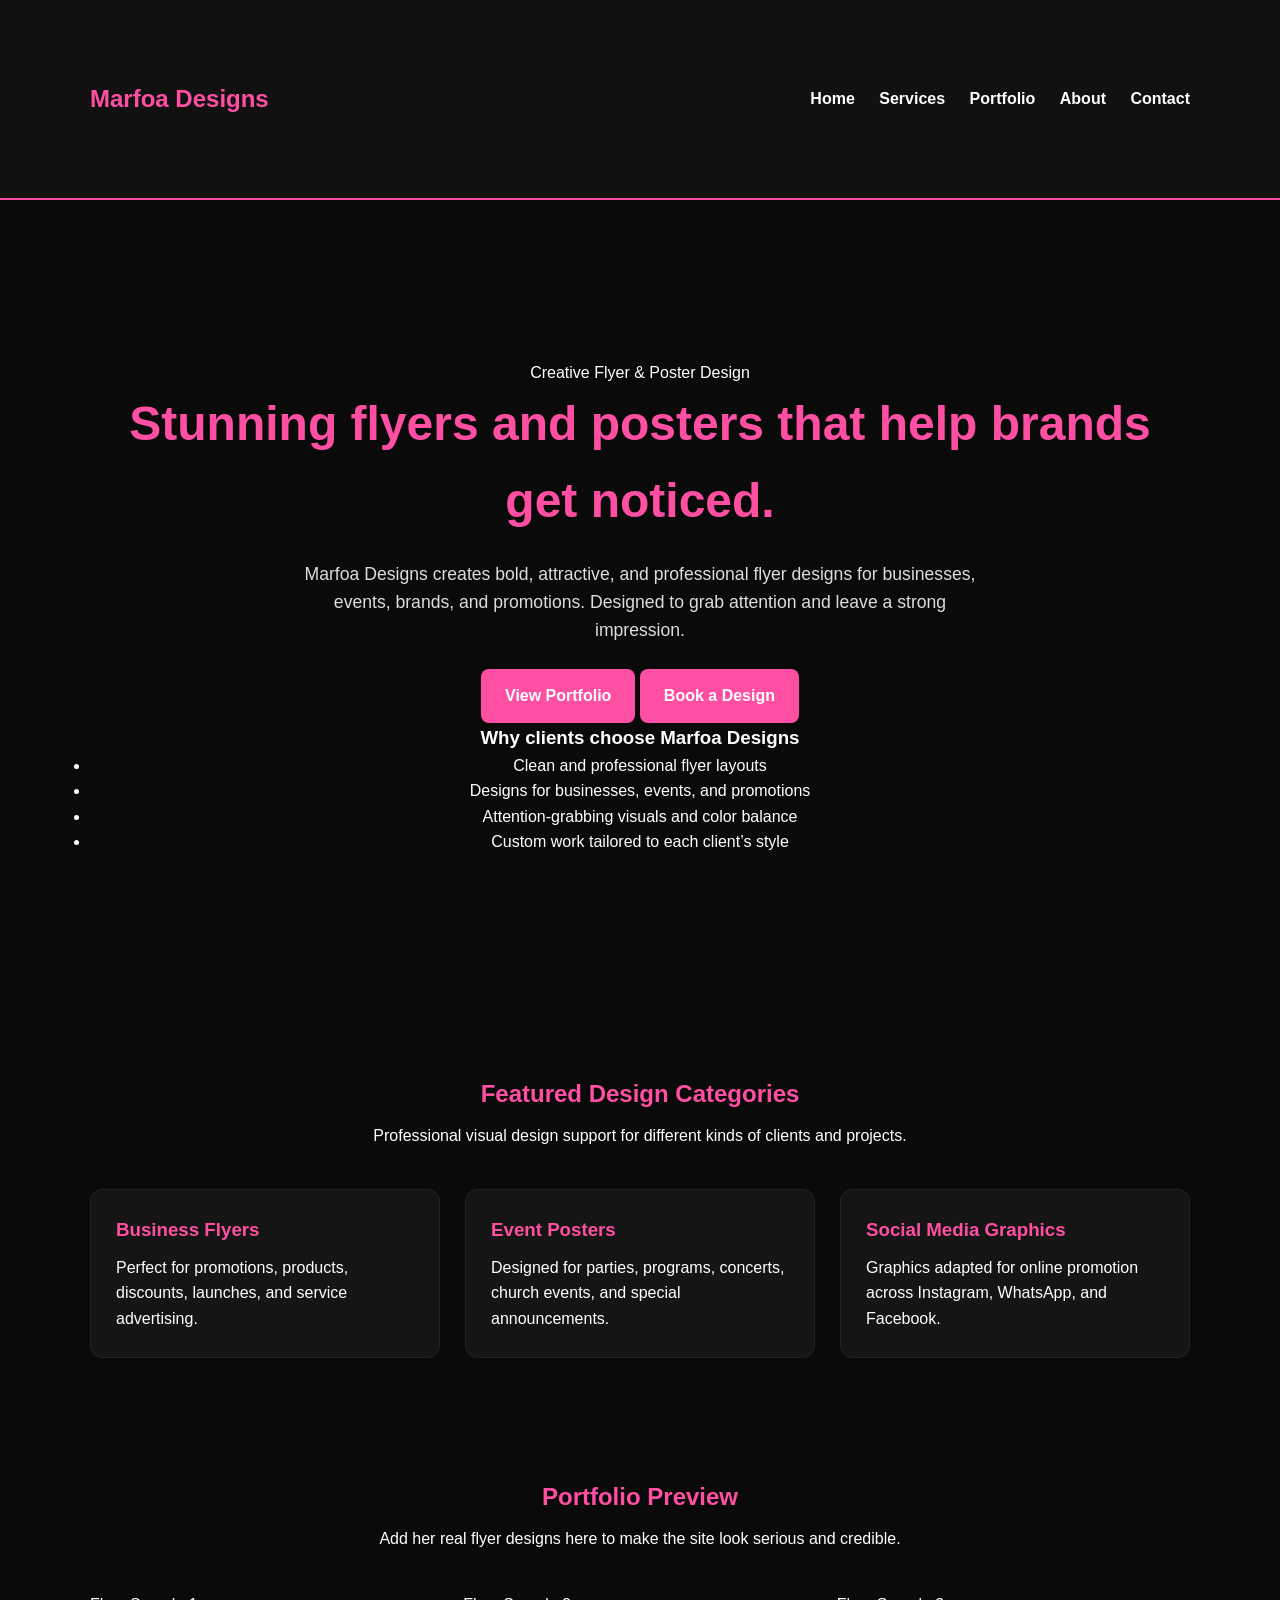
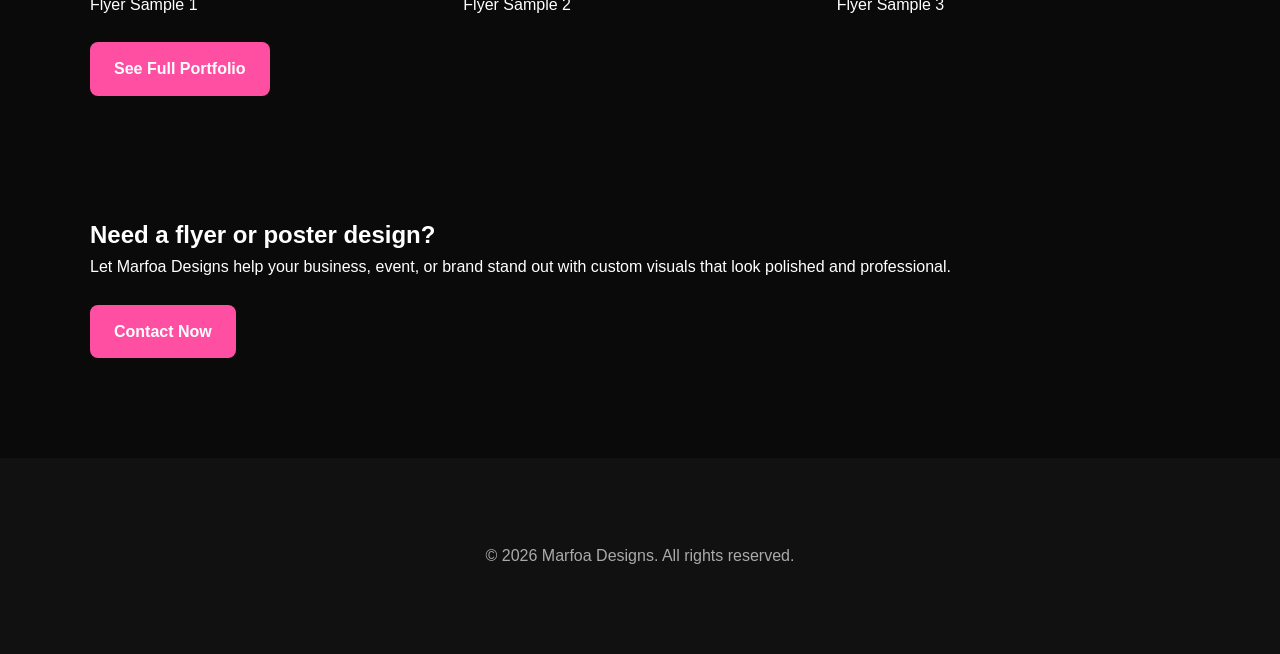
==== index.html @ 96bdb26a "Revamp homepage layout and content Updated the content and structure of the homepage to enhance desi" ====
<!DOCTYPE html>
<html lang="en">
<head>
  <meta charset="UTF-8">
  <meta name="viewport" content="width=device-width, initial-scale=1.0">
  <title>Marfoa Designs | Stunning Flyers & Posters</title>
  <link rel="stylesheet" href="style.css">
</head>
<body>

<header>
  <nav class="container nav">
    <div class="logo">Marfoa Designs</div>
    <div class="nav-links">
      <a href="index.html">Home</a>
      <a href="services.html">Services</a>
      <a href="portfolio.html">Portfolio</a>
      <a href="about.html">About</a>
      <a href="contact.html">Contact</a>
    </div>
  </nav>
</header>

<section class="hero">
  <div class="container hero-grid">
    <div class="hero-text">
      <span class="tag">Creative Flyer & Poster Design</span>
      <h1>Stunning flyers and posters that help brands get noticed.</h1>
      <p>
        Marfoa Designs creates bold, attractive, and professional flyer designs
        for businesses, events, brands, and promotions. Designed to grab attention
        and leave a strong impression.
      </p>

      <div class="hero-buttons">
        <a href="portfolio.html" class="btn primary-btn">View Portfolio</a>
        <a href="contact.html" class="btn secondary-btn">Book a Design</a>
      </div>
    </div>

    <div class="hero-card">
      <h3>Why clients choose Marfoa Designs</h3>
      <ul>
        <li>Clean and professional flyer layouts</li>
        <li>Designs for businesses, events, and promotions</li>
        <li>Attention-grabbing visuals and color balance</li>
        <li>Custom work tailored to each client’s style</li>
      </ul>
    </div>
  </div>
</section>

<section class="featured-work">
  <div class="container">
    <div class="section-title">
      <h2>Featured Design Categories</h2>
      <p>Professional visual design support for different kinds of clients and projects.</p>
    </div>

    <div class="card-grid">
      <div class="card">
        <h3>Business Flyers</h3>
        <p>Perfect for promotions, products, discounts, launches, and service advertising.</p>
      </div>

      <div class="card">
        <h3>Event Posters</h3>
        <p>Designed for parties, programs, concerts, church events, and special announcements.</p>
      </div>

      <div class="card">
        <h3>Social Media Graphics</h3>
        <p>Graphics adapted for online promotion across Instagram, WhatsApp, and Facebook.</p>
      </div>
    </div>
  </div>
</section>

<section class="portfolio-preview">
  <div class="container">
    <div class="section-title">
      <h2>Portfolio Preview</h2>
      <p>Add her real flyer designs here to make the site look serious and credible.</p>
    </div>

    <div class="portfolio-grid">
      <div class="placeholder-box">Flyer Sample 1</div>
      <div class="placeholder-box">Flyer Sample 2</div>
      <div class="placeholder-box">Flyer Sample 3</div>
    </div>

    <div class="center-btn">
      <a href="portfolio.html" class="btn primary-btn">See Full Portfolio</a>
    </div>
  </div>
</section>

<section class="cta-section">
  <div class="container cta-box">
    <div>
      <h2>Need a flyer or poster design?</h2>
      <p>
        Let Marfoa Designs help your business, event, or brand stand out with
        custom visuals that look polished and professional.
      </p>
    </div>
    <a href="contact.html" class="btn primary-btn">Contact Now</a>
  </div>
</section>

<footer>
  <div class="container">
    <p>© 2026 Marfoa Designs. All rights reserved.</p>
  </div>
</footer>

</body>
</html>
---- style.css ----
* {
  margin: 0;
  padding: 0;
  box-sizing: border-box;
}

body {
  font-family: Arial, sans-serif;
  background: #0a0a0a;
  color: #ffffff;
  line-height: 1.6;
}

header {
  background: #111;
  padding: 20px 0;
  border-bottom: 2px solid #ff4fa3;
}

nav {
  width: 90%;
  max-width: 1100px;
  margin: auto;
  display: flex;
  justify-content: space-between;
  align-items: center;
}

.logo {
  font-size: 1.5rem;
  font-weight: bold;
  color: #ff4fa3;
}

.nav-links a {
  color: white;
  margin-left: 20px;
  text-decoration: none;
  font-weight: bold;
}

.nav-links a:hover {
  color: #ff4fa3;
}

.container {
  width: 90%;
  max-width: 1100px;
  margin: auto;
  padding: 60px 0;
}

.hero {
  text-align: center;
  padding: 100px 20px;
}

.hero h1 {
  font-size: 3rem;
  color: #ff4fa3;
  margin-bottom: 20px;
}

.hero p {
  max-width: 700px;
  margin: auto;
  font-size: 1.1rem;
  color: #ddd;
}

.btn {
  display: inline-block;
  margin-top: 25px;
  padding: 14px 24px;
  background: #ff4fa3;
  color: white;
  text-decoration: none;
  border-radius: 8px;
  font-weight: bold;
}

.btn:hover {
  background: #e63d91;
}

.section-title {
  text-align: center;
  margin-bottom: 40px;
}

.section-title h1,
.section-title h2 {
  color: #ff4fa3;
  margin-bottom: 10px;
}

.card-grid {
  display: grid;
  grid-template-columns: repeat(auto-fit, minmax(250px, 1fr));
  gap: 25px;
}

.card {
  background: #151515;
  padding: 25px;
  border-radius: 12px;
  border: 1px solid #222;
}

.card h3 {
  color: #ff4fa3;
  margin-bottom: 10px;
}

.portfolio-grid {
  display: grid;
  grid-template-columns: repeat(auto-fit, minmax(220px, 1fr));
  gap: 20px;
}

.portfolio-grid img {
  width: 100%;
  border-radius: 12px;
  border: 2px solid #222;
}

.contact-box p {
  margin-bottom: 12px;
  font-size: 1.05rem;
}

form {
  margin-top: 25px;
  display: grid;
  gap: 15px;
}

input,
textarea {
  width: 100%;
  padding: 14px;
  border: none;
  border-radius: 8px;
  font-size: 1rem;
}

textarea {
  min-height: 140px;
  resize: vertical;
}

button {
  padding: 14px;
  border: none;
  background: #ff4fa3;
  color: white;
  border-radius: 8px;
  font-size: 1rem;
  font-weight: bold;
  cursor: pointer;
}

button:hover {
  background: #e63d91;
}

footer {
  text-align: center;
  padding: 25px;
  background: #111;
  color: #aaa;
  margin-top: 40px;
}

@media (max-width: 768px) {
  nav {
    flex-direction: column;
    gap: 15px;
  }

  .nav-links {
    text-align: center;
  }

  .nav-links a {
    display: inline-block;
    margin: 8px 10px;
  }

  .hero h1 {
    font-size: 2.2rem;
  }
}
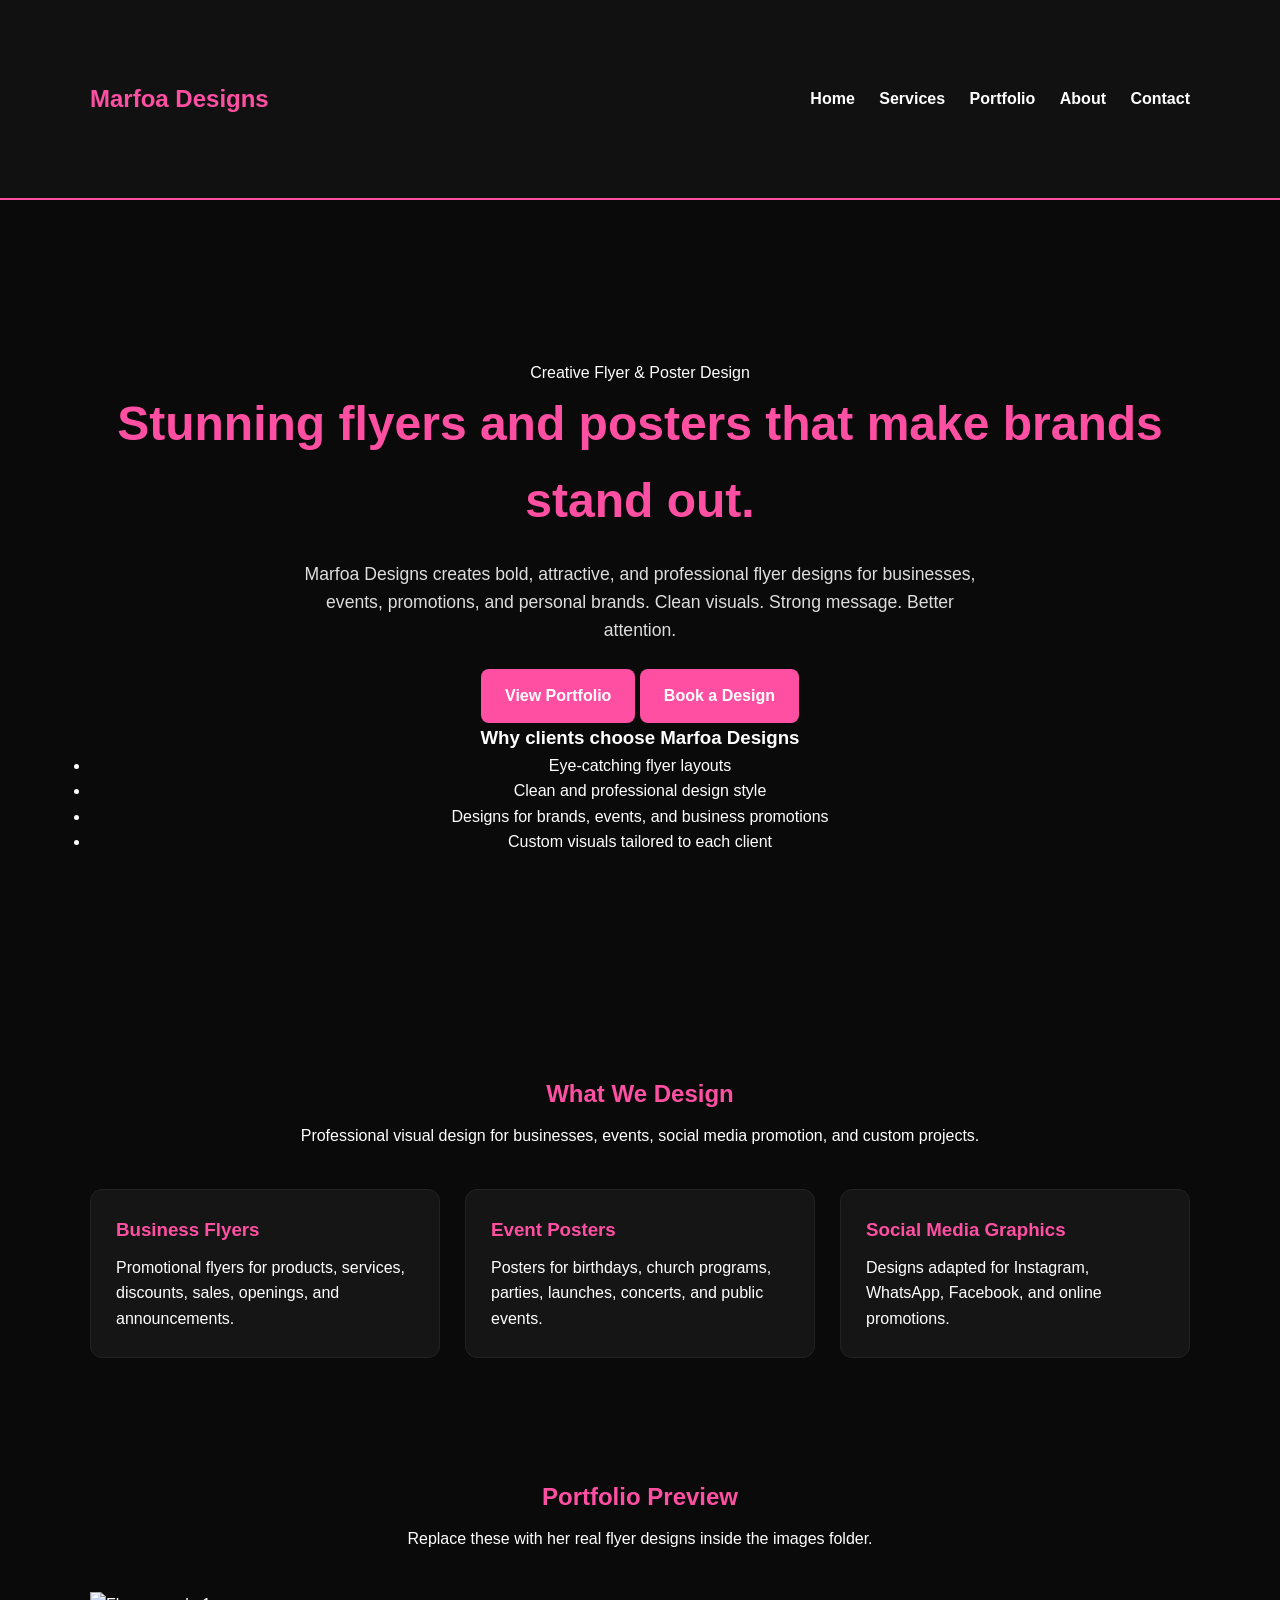
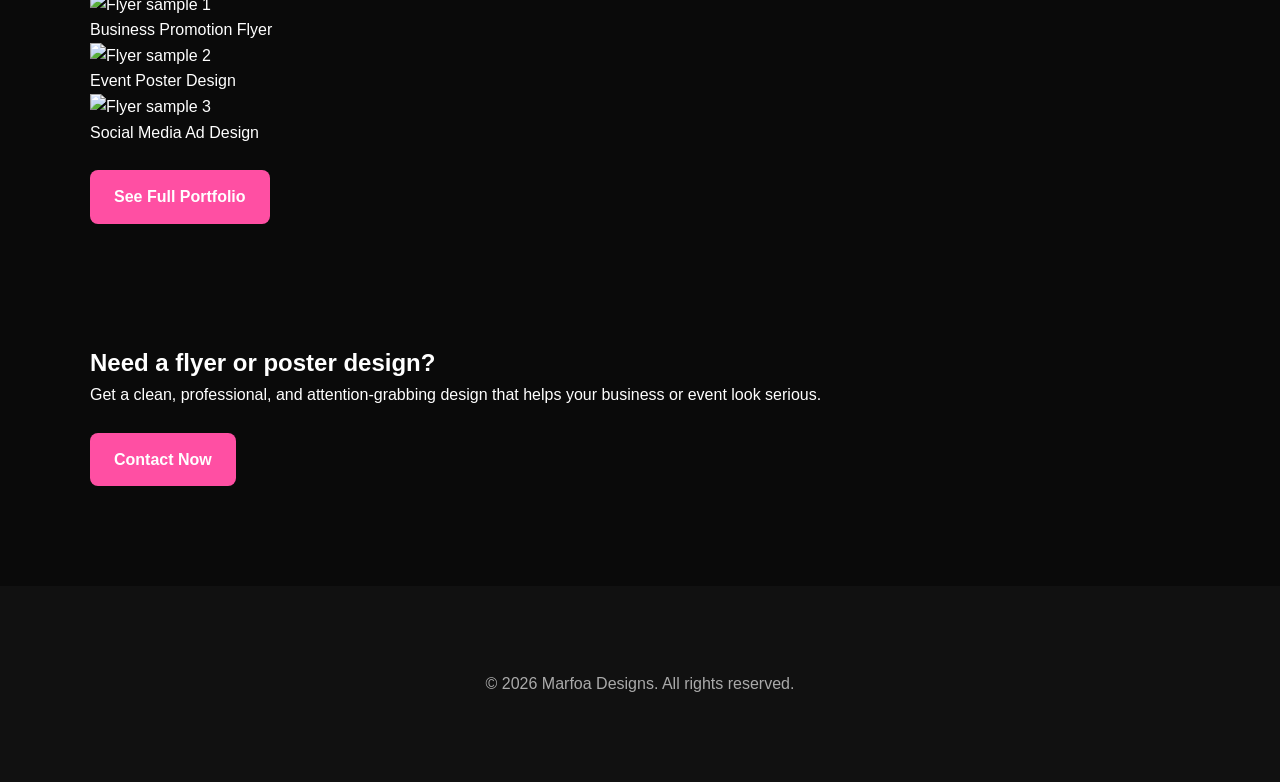
==== commit e53f131d: "Fix HTML encoding issues in index.html" ====
--- a/index.html
+++ b/index.html
@@ -3,7 +3,7 @@
 <head>
   <meta charset="UTF-8">
   <meta name="viewport" content="width=device-width, initial-scale=1.0">
-  <title>Marfoa Designs | Stunning Flyers & Posters</title>
+  <title>Marfoa Designs | Home</title>
   <link rel="stylesheet" href="style.css">
 </head>
 <body>
@@ -12,7 +12,7 @@
   <nav class="container nav">
     <div class="logo">Marfoa Designs</div>
     <div class="nav-links">
-      <a href="index.html">Home</a>
+      <a class="active" href="index.html">Home</a>
       <a href="services.html">Services</a>
       <a href="portfolio.html">Portfolio</a>
       <a href="about.html">About</a>
@@ -23,88 +23,97 @@
 
 <section class="hero">
   <div class="container hero-grid">
-    <div class="hero-text">
+    <div>
       <span class="tag">Creative Flyer & Poster Design</span>
-      <h1>Stunning flyers and posters that help brands get noticed.</h1>
+      <h1>Stunning flyers and posters that make brands stand out.</h1>
       <p>
-        Marfoa Designs creates bold, attractive, and professional flyer designs
-        for businesses, events, brands, and promotions. Designed to grab attention
-        and leave a strong impression.
+        Marfoa Designs creates bold, attractive, and professional flyer designs for
+        businesses, events, promotions, and personal brands. Clean visuals. Strong
+        message. Better attention.
       </p>
-
       <div class="hero-buttons">
-        <a href="portfolio.html" class="btn primary-btn">View Portfolio</a>
-        <a href="contact.html" class="btn secondary-btn">Book a Design</a>
+        <a href="portfolio.html" class="btn btn-primary">View Portfolio</a>
+        <a href="contact.html" class="btn btn-secondary">Book a Design</a>
       </div>
     </div>
 
     <div class="hero-card">
       <h3>Why clients choose Marfoa Designs</h3>
       <ul>
-        <li>Clean and professional flyer layouts</li>
-        <li>Designs for businesses, events, and promotions</li>
-        <li>Attention-grabbing visuals and color balance</li>
-        <li>Custom work tailored to each client’s style</li>
+        <li>Eye-catching flyer layouts</li>
+        <li>Clean and professional design style</li>
+        <li>Designs for brands, events, and business promotions</li>
+        <li>Custom visuals tailored to each client</li>
       </ul>
     </div>
   </div>
 </section>
 
-<section class="featured-work">
+<section class="section">
   <div class="container">
     <div class="section-title">
-      <h2>Featured Design Categories</h2>
-      <p>Professional visual design support for different kinds of clients and projects.</p>
+      <h2>What We Design</h2>
+      <p>Professional visual design for businesses, events, social media promotion, and custom projects.</p>
     </div>
 
     <div class="card-grid">
       <div class="card">
         <h3>Business Flyers</h3>
-        <p>Perfect for promotions, products, discounts, launches, and service advertising.</p>
+        <p>Promotional flyers for products, services, discounts, sales, openings, and announcements.</p>
       </div>
-
       <div class="card">
         <h3>Event Posters</h3>
-        <p>Designed for parties, programs, concerts, church events, and special announcements.</p>
+        <p>Posters for birthdays, church programs, parties, launches, concerts, and public events.</p>
       </div>
-
       <div class="card">
         <h3>Social Media Graphics</h3>
-        <p>Graphics adapted for online promotion across Instagram, WhatsApp, and Facebook.</p>
+        <p>Designs adapted for Instagram, WhatsApp, Facebook, and online promotions.</p>
       </div>
     </div>
   </div>
 </section>
 
-<section class="portfolio-preview">
+  
+<section class="section">
   <div class="container">
     <div class="section-title">
       <h2>Portfolio Preview</h2>
-      <p>Add her real flyer designs here to make the site look serious and credible.</p>
+      <p>Replace these with her real flyer designs inside the images folder.</p>
     </div>
 
-    <div class="portfolio-grid">
-      <div class="placeholder-box">Flyer Sample 1</div>
-      <div class="placeholder-box">Flyer Sample 2</div>
-      <div class="placeholder-box">Flyer Sample 3</div>
+    <div class="preview-grid">
+      <div class="preview-box">
+        <img src="images/flyer1.jpg" alt="Flyer sample 1">
+        <p>Business Promotion Flyer</p>
+      </div>
+      <div class="preview-box">
+        <img src="images/flyer2.jpg" alt="Flyer sample 2">
+        <p>Event Poster Design</p>
+      </div>
+      <div class="preview-box">
+        <img src="images/flyer3.jpg" alt="Flyer sample 3">
+        <p>Social Media Ad Design</p>
+      </div>
     </div>
 
-    <div class="center-btn">
-      <a href="portfolio.html" class="btn primary-btn">See Full Portfolio</a>
+    <div class="center">
+      <a href="portfolio.html" class="btn btn-primary">See Full Portfolio</a>
     </div>
   </div>
 </section>
 
-<section class="cta-section">
-  <div class="container cta-box">
-    <div>
-      <h2>Need a flyer or poster design?</h2>
-      <p>
-        Let Marfoa Designs help your business, event, or brand stand out with
-        custom visuals that look polished and professional.
-      </p>
+<section class="section">
+  <div class="container">
+    <div class="cta-box">
+      <div>
+        <h2>Need a flyer or poster design?</h2>
+        <p>
+          Get a clean, professional, and attention-grabbing design that helps your
+          business or event look serious.
+        </p>
+      </div>
+      <a href="contact.html" class="btn btn-primary">Contact Now</a>
     </div>
-    <a href="contact.html" class="btn primary-btn">Contact Now</a>
   </div>
 </section>
 
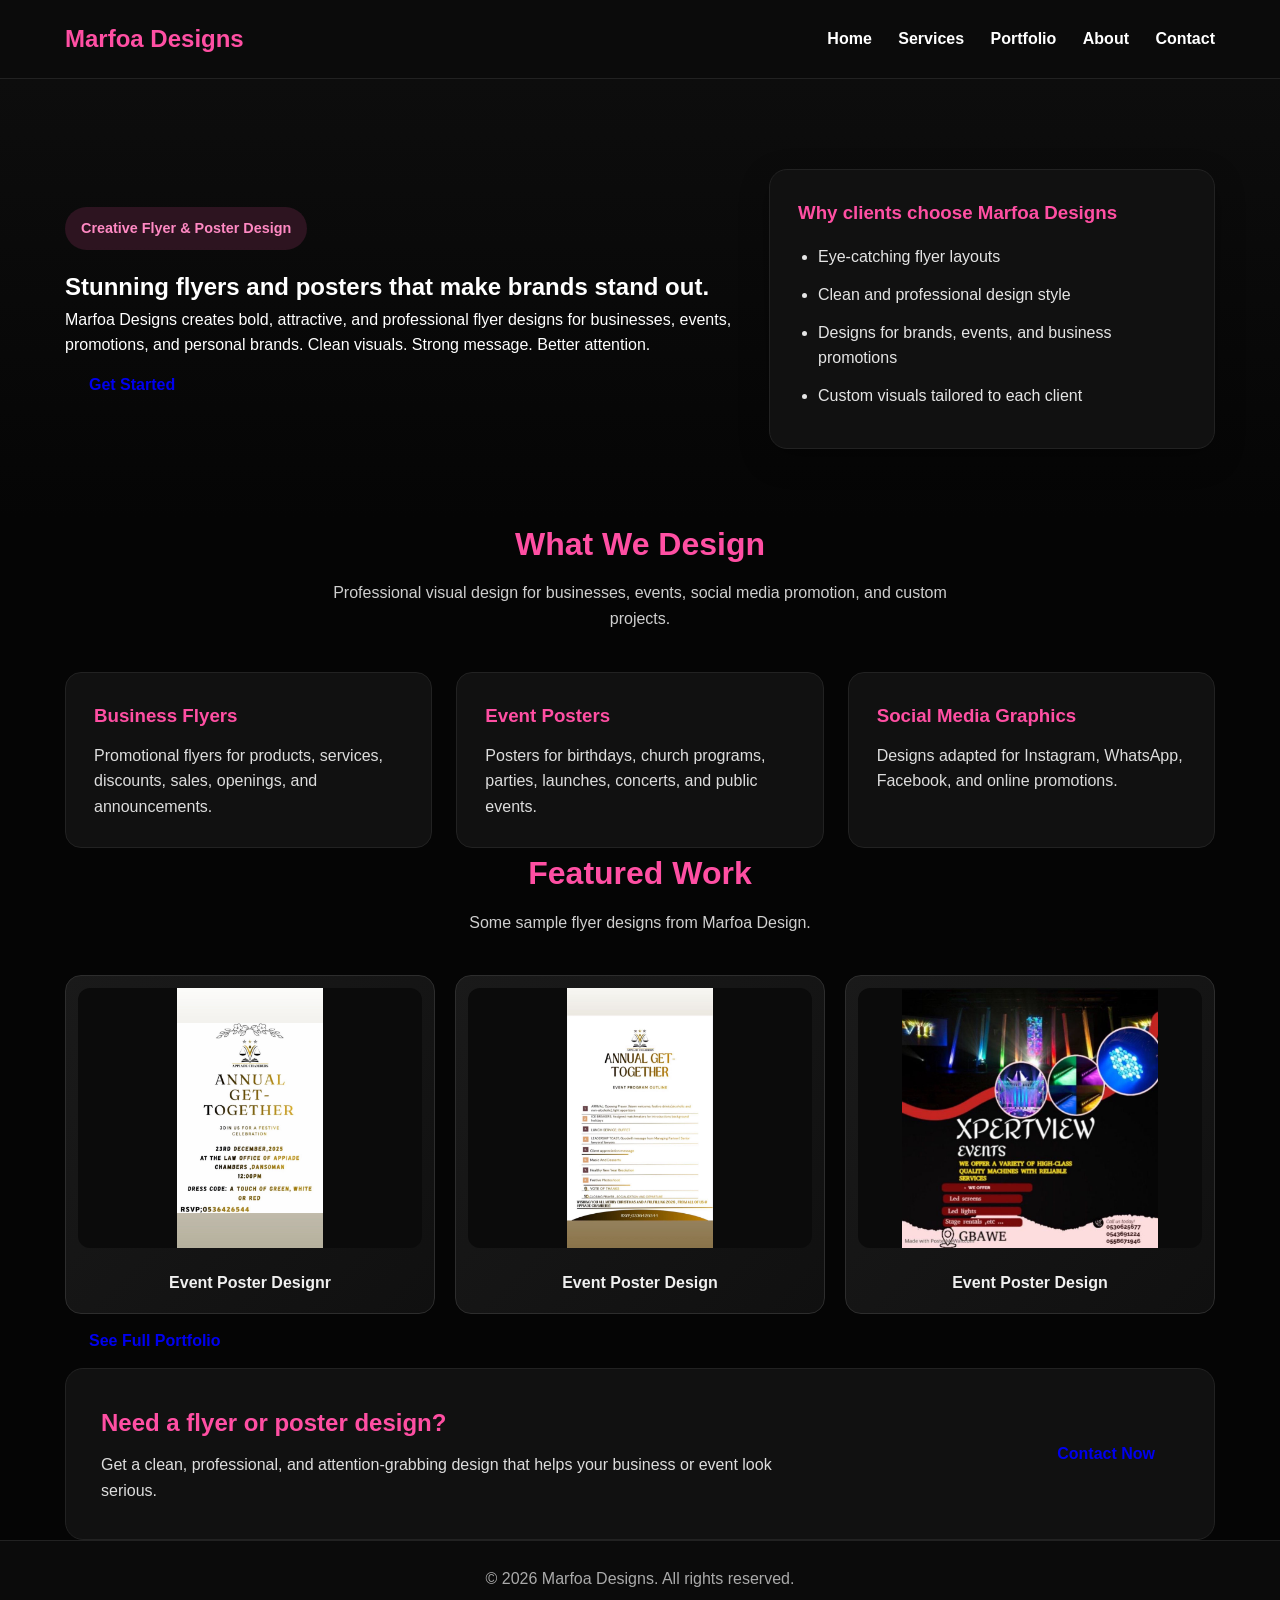
==== commit 3425a504: "Fix HTML encoding issues in index.html" ====
--- a/index.html
+++ b/index.html
@@ -31,10 +31,7 @@
         businesses, events, promotions, and personal brands. Clean visuals. Strong
         message. Better attention.
       </p>
-      <div class="hero-buttons">
-        <a href="portfolio.html" class="btn btn-primary">View Portfolio</a>
-        <a href="contact.html" class="btn btn-secondary">Book a Design</a>
-      </div>
+     <a href="contact.html" class="btn btn-primary">Get Started</a>
     </div>
 
     <div class="hero-card">
@@ -77,22 +74,22 @@
 <section class="section">
   <div class="container">
     <div class="section-title">
-      <h2>Portfolio Preview</h2>
-      <p>Replace these with her real flyer designs inside the images folder.</p>
+      <h2>Featured Work</h2>
+      <p>Some sample flyer designs from Marfoa Design.</p>
     </div>
 
     <div class="preview-grid">
       <div class="preview-box">
-        <img src="images/flyer1.jpg" alt="Flyer sample 1">
-        <p>Business Promotion Flyer</p>
+        <img src="flyer1.jpeg" alt="Flyer sample 1">
+        <p>Event Poster Designr</p>
       </div>
       <div class="preview-box">
-        <img src="images/flyer2.jpg" alt="Flyer sample 2">
+        <img src="flyer2.jpeg" alt="Flyer sample 2">
         <p>Event Poster Design</p>
       </div>
       <div class="preview-box">
-        <img src="images/flyer3.jpg" alt="Flyer sample 3">
-        <p>Social Media Ad Design</p>
+        <img src="flyer3.jpeg" alt="Flyer sample 3">
+        <p>Event Poster Design</p>
       </div>
     </div>
 
--- a/style.css
+++ b/style.css
@@ -6,188 +6,428 @@
 
 body {
   font-family: Arial, sans-serif;
-  background: #0a0a0a;
+  background: #050505;
   color: #ffffff;
   line-height: 1.6;
 }
 
+a {
+  text-decoration: none;
+}
+
+.container {
+  width: 90%;
+  max-width: 1150px;
+  margin: auto;
+}
+
 header {
-  background: #111;
-  padding: 20px 0;
-  border-bottom: 2px solid #ff4fa3;
-}
-
-nav {
-  width: 90%;
-  max-width: 1100px;
-  margin: auto;
+  background: #0b0b0b;
+  border-bottom: 1px solid #222;
+  position: sticky;
+  top: 0;
+  z-index: 100;
+}
+
+.nav {
   display: flex;
   justify-content: space-between;
   align-items: center;
+  padding: 20px 0;
 }
 
 .logo {
   font-size: 1.5rem;
-  font-weight: bold;
+  font-weight: 700;
   color: #ff4fa3;
 }
 
 .nav-links a {
-  color: white;
-  margin-left: 20px;
-  text-decoration: none;
-  font-weight: bold;
+  color: #fff;
+  margin-left: 22px;
+  font-weight: 600;
+  transition: 0.3s;
 }
 
 .nav-links a:hover {
   color: #ff4fa3;
 }
 
-.container {
-  width: 90%;
-  max-width: 1100px;
-  margin: auto;
-  padding: 60px 0;
-}
-
 .hero {
-  text-align: center;
-  padding: 100px 20px;
-}
-
-.hero h1 {
-  font-size: 3rem;
-  color: #ff4fa3;
+  padding: 90px 0 70px;
+  background: linear-gradient(to bottom, #0d0d0d, #050505);
+}
+
+.hero-grid {
+  display: grid;
+  grid-template-columns: 1.2fr 0.8fr;
+  gap: 35px;
+  align-items: center;
+}
+
+.tag {
+  display: inline-block;
+  background: rgba(255, 79, 163, 0.14);
+  color: #ff89c3;
+  padding: 10px 16px;
+  border-radius: 999px;
+  font-size: 0.9rem;
+  margin-bottom: 18px;
+  font-weight: 700;
+}
+
+.hero-text h1 {
+  font-size: 3.4rem;
+  line-height: 1.05;
   margin-bottom: 20px;
-}
-
-.hero p {
-  max-width: 700px;
-  margin: auto;
-  font-size: 1.1rem;
-  color: #ddd;
+  color: #ffffff;
+}
+
+.hero-text p {
+  font-size: 1.08rem;
+  color: #d8d8d8;
+  max-width: 650px;
+  margin-bottom: 28px;
+}
+
+.hero-buttons {
+  display: flex;
+  gap: 15px;
+  flex-wrap: wrap;
 }
 
 .btn {
   display: inline-block;
-  margin-top: 25px;
   padding: 14px 24px;
+  border-radius: 10px;
+  font-weight: 700;
+  transition: 0.3s;
+}
+
+.primary-btn {
   background: #ff4fa3;
   color: white;
-  text-decoration: none;
-  border-radius: 8px;
-  font-weight: bold;
-}
-
-.btn:hover {
+}
+
+.primary-btn:hover {
   background: #e63d91;
 }
 
+.secondary-btn {
+  background: transparent;
+  color: white;
+  border: 1px solid #ff4fa3;
+}
+
+.secondary-btn:hover {
+  background: rgba(255, 79, 163, 0.12);
+}
+
+.hero-card {
+  background: #111;
+  border: 1px solid #222;
+  border-radius: 18px;
+  padding: 28px;
+  box-shadow: 0 10px 30px rgba(0,0,0,0.3);
+}
+
+.hero-card h3 {
+  color: #ff4fa3;
+  margin-bottom: 16px;
+}
+
+.hero-card ul {
+  padding-left: 20px;
+}
+
+.hero-card li {
+  margin-bottom: 12px;
+  color: #e5e5e5;
+}
+
+.featured-work,
+.portfolio-preview,
+.cta-section {
+  padding: 75px 0;
+}
+
 .section-title {
   text-align: center;
   margin-bottom: 40px;
 }
 
-.section-title h1,
 .section-title h2 {
   color: #ff4fa3;
+  font-size: 2rem;
   margin-bottom: 10px;
 }
 
+.section-title p {
+  color: #cfcfcf;
+  max-width: 650px;
+  margin: auto;
+}
+
 .card-grid {
   display: grid;
-  grid-template-columns: repeat(auto-fit, minmax(250px, 1fr));
-  gap: 25px;
+  grid-template-columns: repeat(auto-fit, minmax(240px, 1fr));
+  gap: 24px;
 }
 
 .card {
-  background: #151515;
-  padding: 25px;
-  border-radius: 12px;
+  background: #111;
   border: 1px solid #222;
+  border-radius: 16px;
+  padding: 28px;
 }
 
 .card h3 {
   color: #ff4fa3;
-  margin-bottom: 10px;
+  margin-bottom: 12px;
+}
+
+.card p {
+  color: #ddd;
 }
 
 .portfolio-grid {
   display: grid;
   grid-template-columns: repeat(auto-fit, minmax(220px, 1fr));
   gap: 20px;
-}
-
-.portfolio-grid img {
+  align-items: start;
+}
+
+.portfolio-item {
+  background: linear-gradient(135deg, #1a1a1a, #101010);
+  border: 1px solid #2d2d2d;
+  border-radius: 16px;
+  overflow: hidden;
+  padding: 12px;
+  text-align: center;
+}
+
+.portfolio-item img {
   width: 100%;
+  height: 280px;
+  object-fit: contain;
+  background: #0b0b0b;
   border-radius: 12px;
-  border: 2px solid #222;
-}
-
-.contact-box p {
-  margin-bottom: 12px;
+  cursor: pointer;
+  transition: transform 0.3s ease;
+}
+
+.portfolio-item img:hover {
+  transform: scale(1.03);
+}
+
+.portfolio-item p {
+  padding: 14px 8px 6px;
+  color: #f0f0f0;
+  font-weight: 600;
+}
+
+.placeholder-box {
+  background: linear-gradient(135deg, #1a1a1a, #101010);
+  border: 1px solid #2a2a2a;
+  min-height: 280px;
+  border-radius: 16px;
+  display: flex;
+  align-items: center;
+  justify-content: center;
+  color: #ff89c3;
+  font-weight: 700;
+  text-align: center;
+  padding: 20px;
+}
+
+.center-btn {
+  text-align: center;
+  margin-top: 30px;
+}
+
+.cta-box {
+  background: #111;
+  border: 1px solid #222;
+  border-radius: 18px;
+  padding: 35px;
+  display: flex;
+  justify-content: space-between;
+  align-items: center;
+  gap: 20px;
+}
+
+.cta-box h2 {
+  color: #ff4fa3;
+  margin-bottom: 10px;
+}
+
+.cta-box p {
+  color: #ddd;
+  max-width: 700px;
+}
+
+footer {
+  background: #0b0b0b;
+  border-top: 1px solid #222;
+  text-align: center;
+  padding: 25px 0;
+  color: #aaa;
+}
+
+@media (max-width: 900px) {
+  .hero-grid,
+  .cta-box {
+    grid-template-columns: 1fr;
+    display: grid;
+  }
+
+  .hero-text h1 {
+    font-size: 2.5rem;
+  }
+
+  .nav {
+    flex-direction: column;
+    gap: 15px;
+  }
+
+  .nav-links {
+    text-align: center;
+  }
+
+  .nav-links a {
+    margin: 8px 10px;
+    display: inline-block;
+  }
+}
+
+.lightbox {
+  display: none;
+  position: fixed;
+  z-index: 2000;
+  left: 0;
+  top: 0;
+  width: 100%;
+  height: 100%;
+  background: rgba(0, 0, 0, 0.9);
+  justify-content: center;
+  align-items: center;
+  padding: 20px;
+}
+
+.lightbox-content {
+  max-width: 90%;
+  max-height: 90%;
+  border-radius: 12px;
+  box-shadow: 0 10px 30px rgba(0,0,0,0.5);
+}
+
+.lightbox-close {
+  position: absolute;
+  top: 20px;
+  right: 30px;
+  color: white;
+  font-size: 2.5rem;
+  font-weight: bold;
+  cursor: pointer;
+}
+
+.preview-grid {
+  display: grid;
+  grid-template-columns: repeat(auto-fit, minmax(220px, 1fr));
+  gap: 20px;
+}
+
+.preview-box {
+  background: linear-gradient(135deg, #1a1a1a, #101010);
+  border: 1px solid #2d2d2d;
+  border-radius: 16px;
+  overflow: hidden;
+  padding: 12px;
+  text-align: center;
+}
+
+.preview-box img {
+  width: 100%;
+  height: 260px;
+  object-fit: contain;
+  background: #0b0b0b;
+  border-radius: 12px;
+}
+
+.preview-box p {
+  padding: 14px 8px 6px;
+  color: #f0f0f0;
+  font-weight: 600;
+}
+
+.contact-grid {
+  display: grid;
+  grid-template-columns: 1fr 1fr;
+  gap: 28px;
+  align-items: start;
+}
+
+.contact-card {
+  background: #111111;
+  border: 1px solid #262626;
+  border-radius: 18px;
+  padding: 30px;
+  box-shadow: 0 12px 30px rgba(0, 0, 0, 0.22);
+}
+
+.contact-card h3 {
+  color: #ff4fa3;
+  margin-bottom: 18px;
+  font-size: 1.8rem;
+}
+
+.contact-card p {
+  color: #e0e0e0;
+  margin-bottom: 14px;
   font-size: 1.05rem;
 }
 
+.highlight {
+  color: #ff9dcd;
+  font-weight: 700;
+}
+
 form {
-  margin-top: 25px;
-  display: grid;
-  gap: 15px;
+  display: grid;
+  gap: 14px;
+  margin-top: 18px;
 }
 
 input,
 textarea {
   width: 100%;
   padding: 14px;
+  border: 1px solid #303030;
+  border-radius: 10px;
+  font-size: 1rem;
+  background: #0d0d0d;
+  color: white;
+}
+
+textarea {
+  min-height: 160px;
+  resize: vertical;
+}
+
+button {
   border: none;
-  border-radius: 8px;
+  cursor: pointer;
   font-size: 1rem;
 }
 
-textarea {
-  min-height: 140px;
-  resize: vertical;
-}
-
-button {
-  padding: 14px;
-  border: none;
-  background: #ff4fa3;
-  color: white;
-  border-radius: 8px;
-  font-size: 1rem;
-  font-weight: bold;
-  cursor: pointer;
-}
-
-button:hover {
-  background: #e63d91;
-}
-
-footer {
-  text-align: center;
-  padding: 25px;
-  background: #111;
-  color: #aaa;
-  margin-top: 40px;
-}
-
-@media (max-width: 768px) {
-  nav {
-    flex-direction: column;
-    gap: 15px;
-  }
-
-  .nav-links {
-    text-align: center;
-  }
-
-  .nav-links a {
-    display: inline-block;
-    margin: 8px 10px;
-  }
-
-  .hero h1 {
-    font-size: 2.2rem;
-  }
-}
+.small-note {
+  color: #bbbbbb;
+  font-size: 0.95rem;
+  margin-top: 10px;
+}
+
+@media (max-width: 900px) {
+  .contact-grid {
+    grid-template-columns: 1fr;
+  }
+}
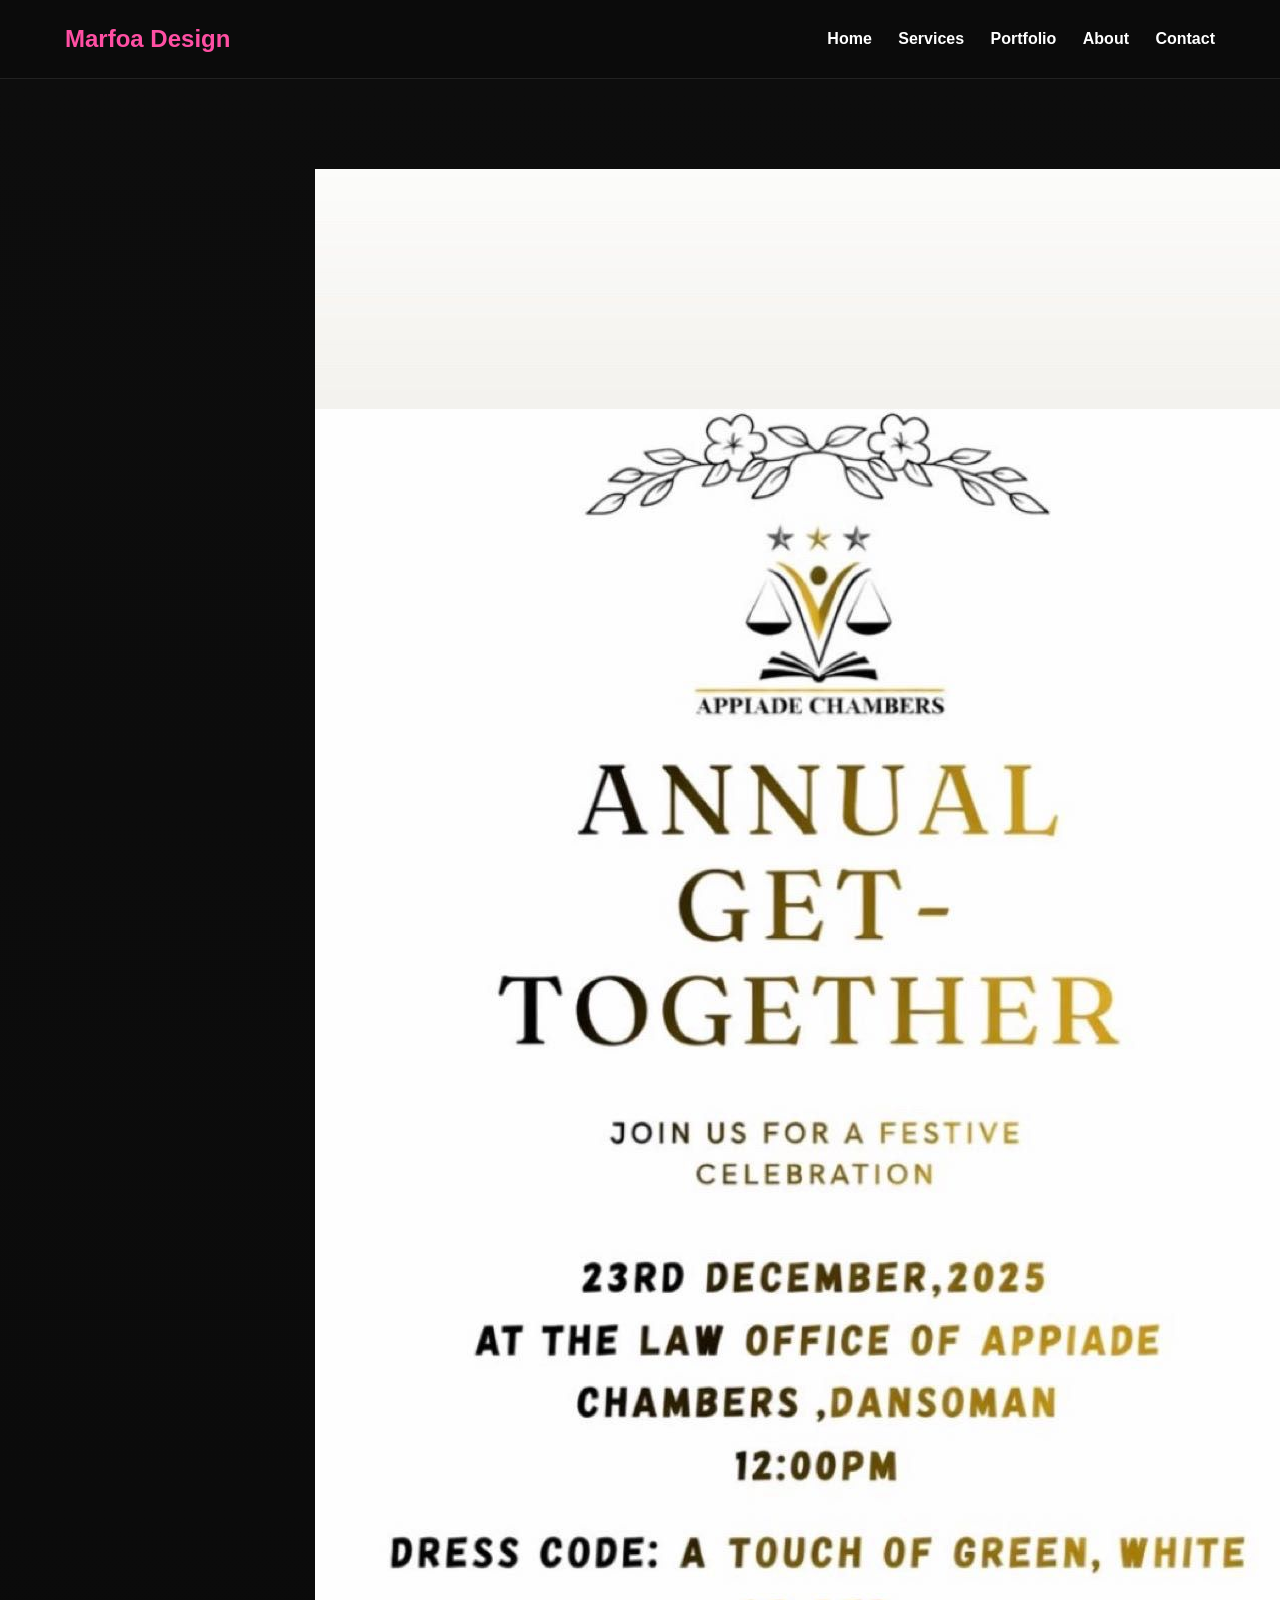
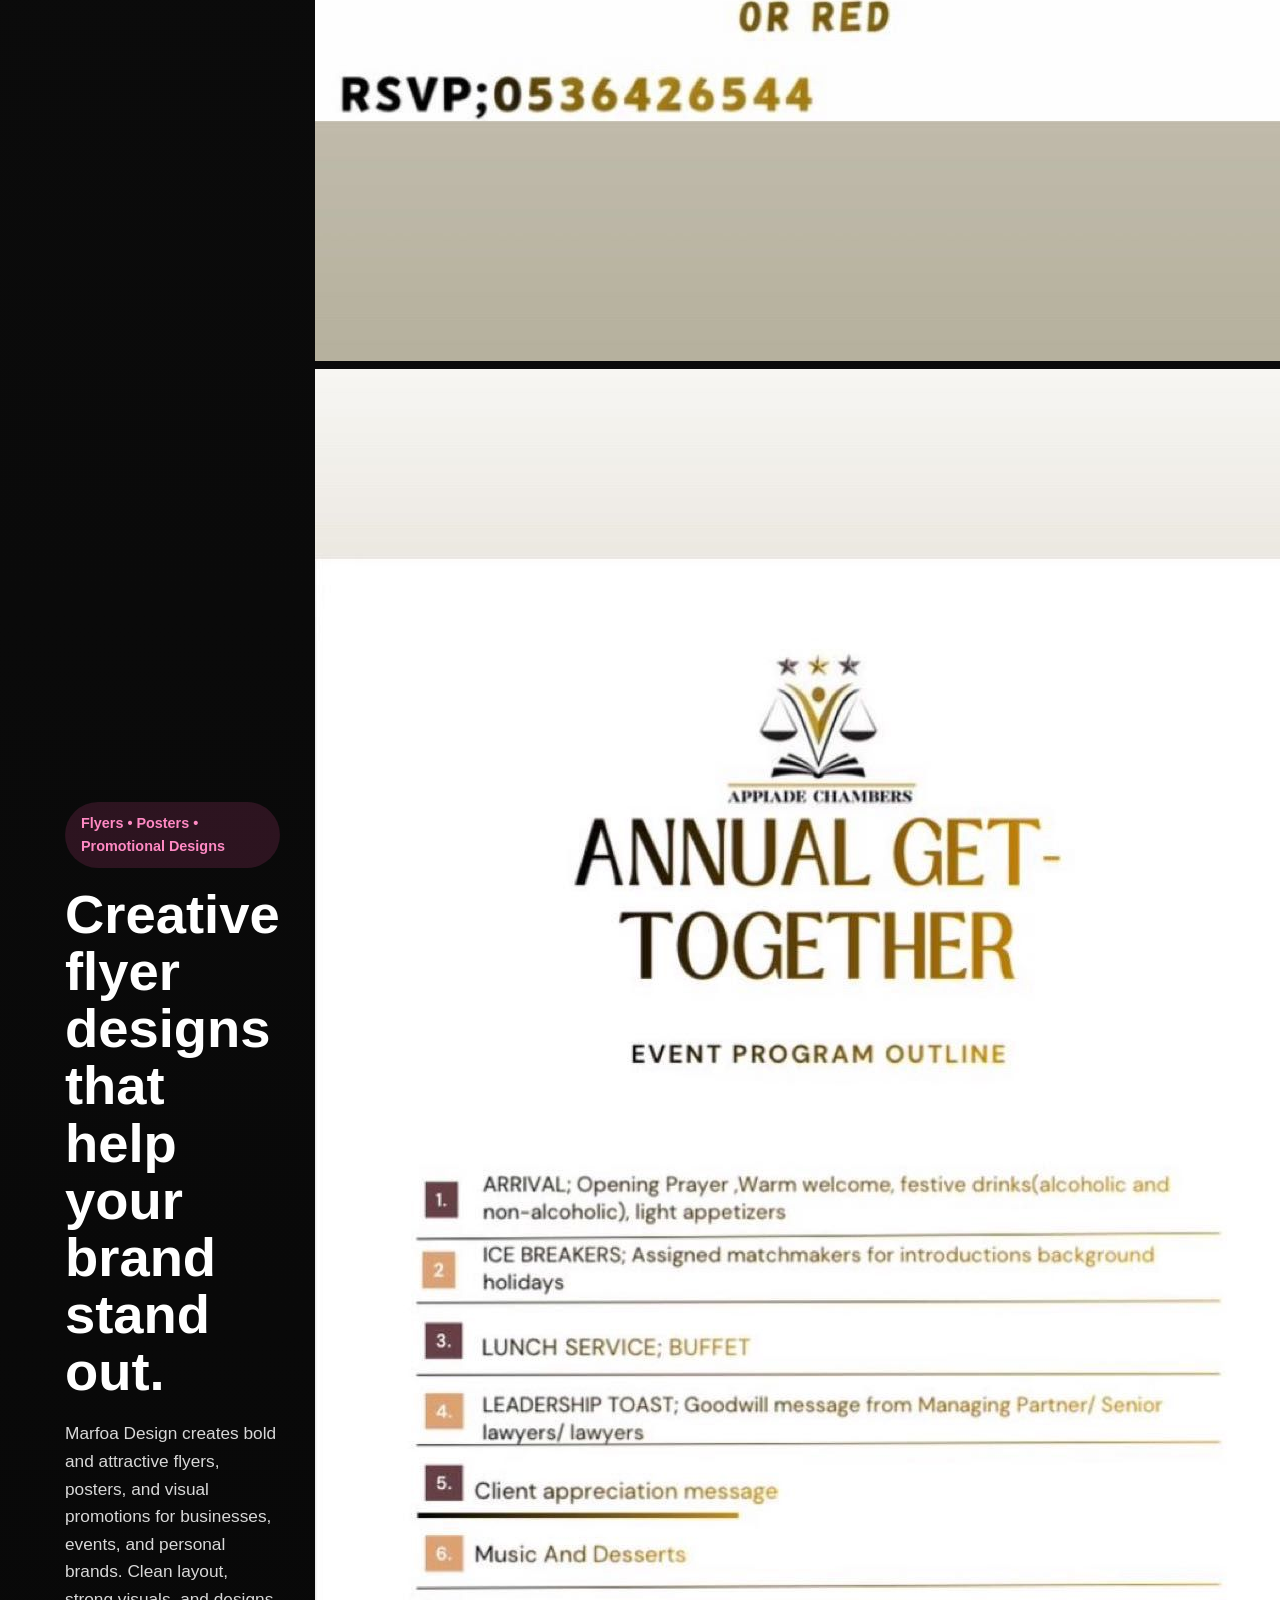
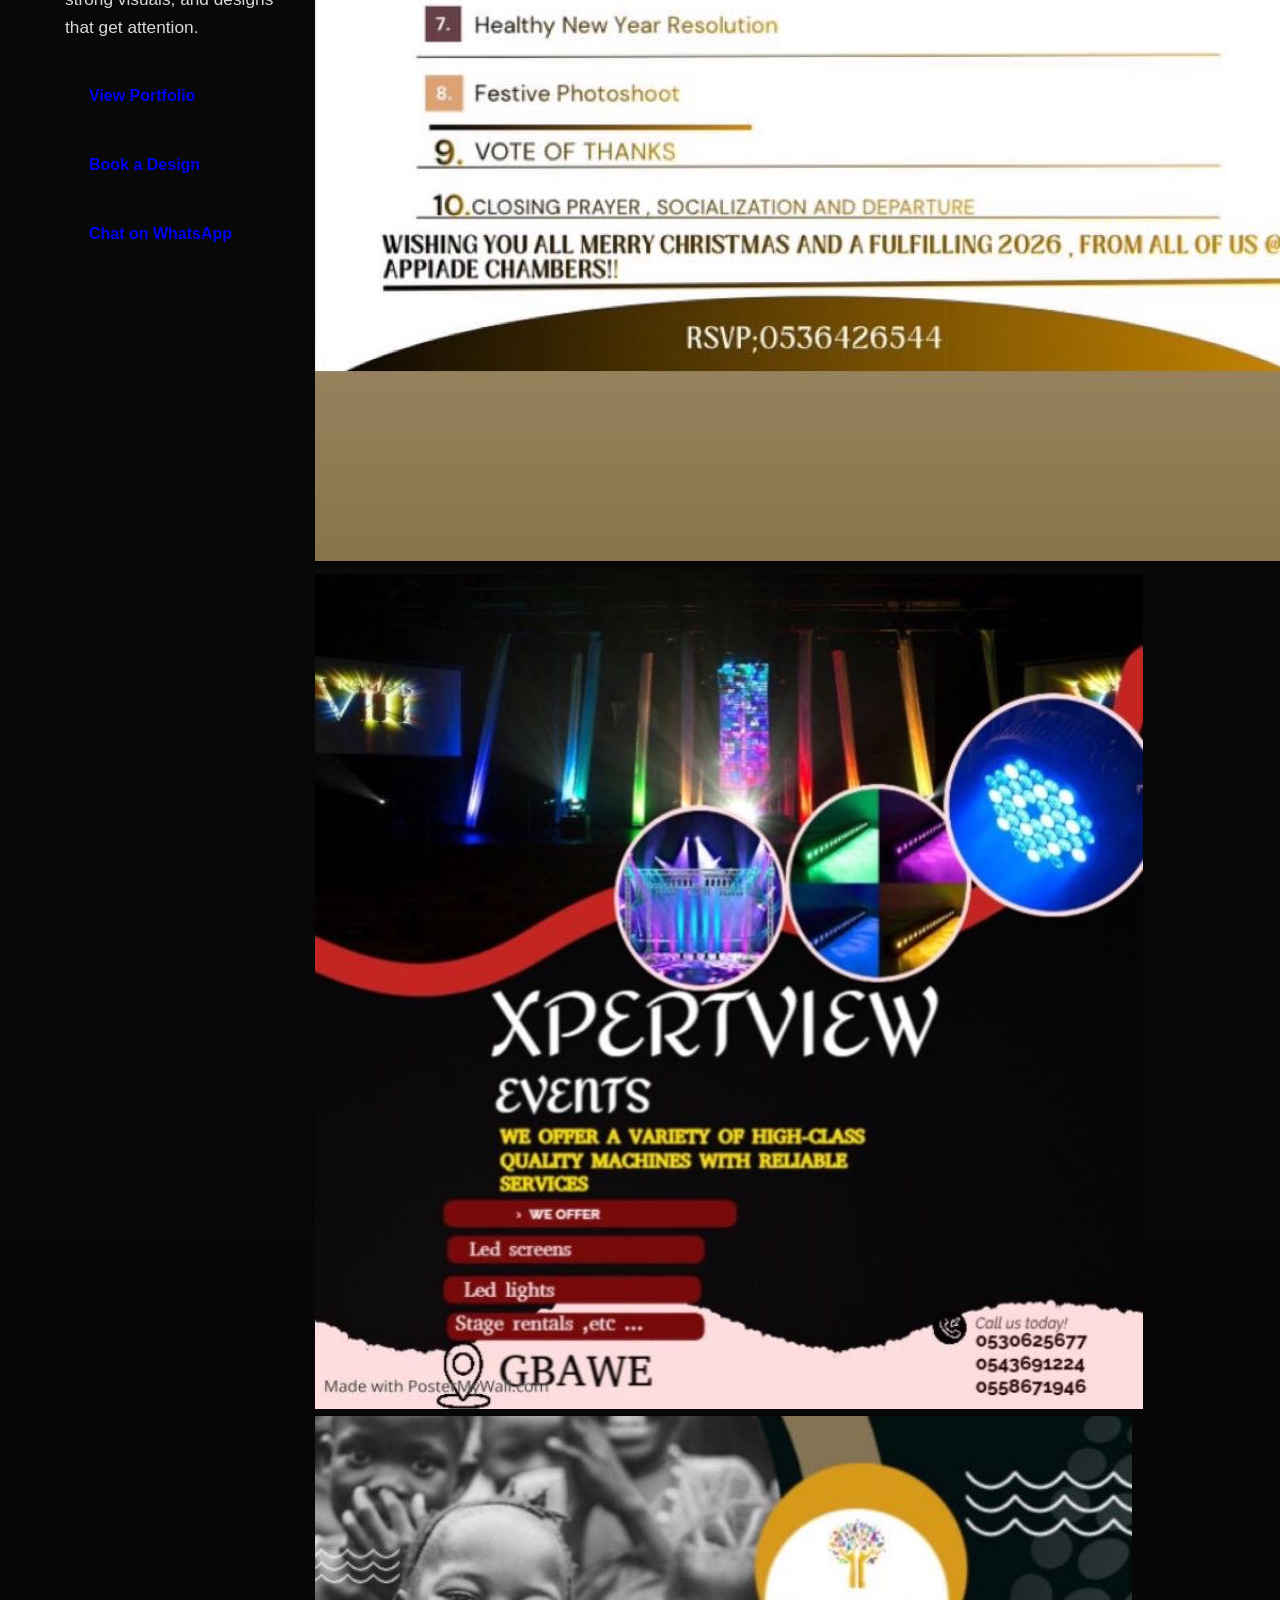
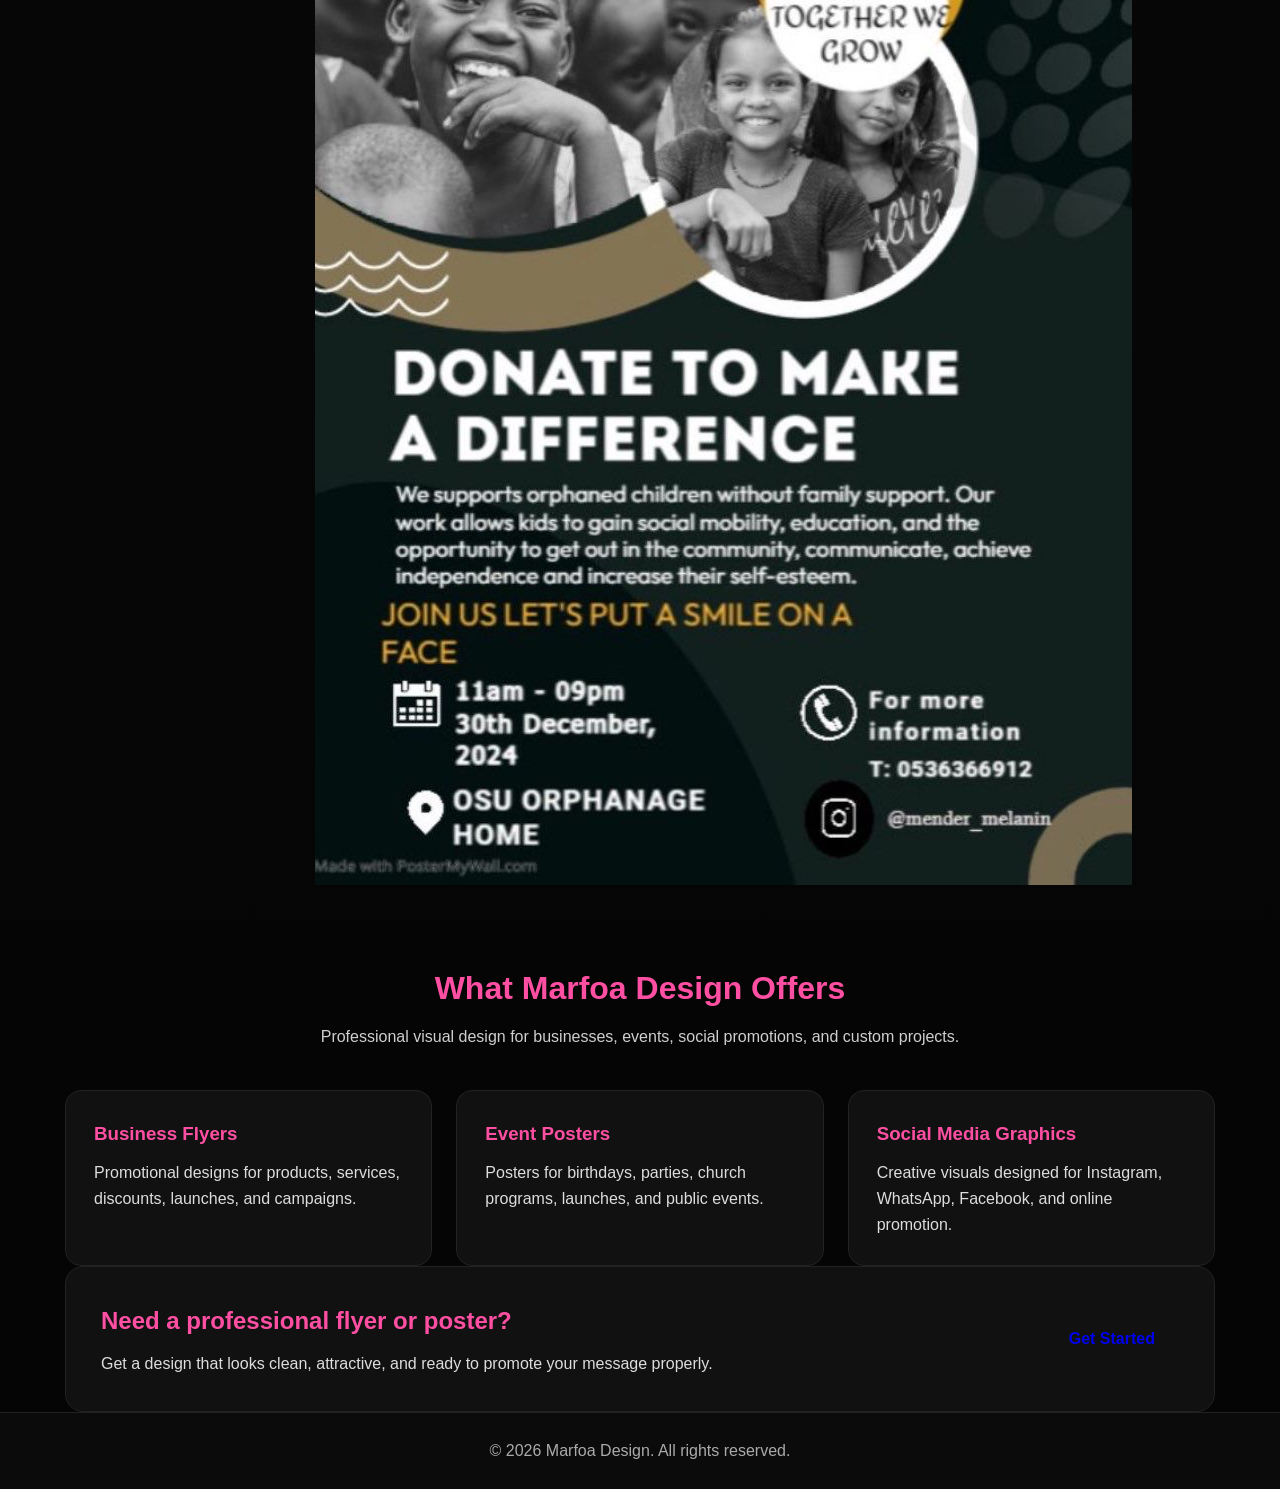
==== commit 67939ebd: "Revise index.html for branding and content updates Updated the content and structure of the index.ht" ====
--- a/index.html
+++ b/index.html
@@ -3,14 +3,14 @@
 <head>
   <meta charset="UTF-8">
   <meta name="viewport" content="width=device-width, initial-scale=1.0">
-  <title>Marfoa Designs | Home</title>
+  <title>Marfoa Design | Home</title>
   <link rel="stylesheet" href="style.css">
 </head>
 <body>
 
 <header>
   <nav class="container nav">
-    <div class="logo">Marfoa Designs</div>
+    <div class="logo">Marfoa Design</div>
     <div class="nav-links">
       <a class="active" href="index.html">Home</a>
       <a href="services.html">Services</a>
@@ -23,25 +23,31 @@
 
 <section class="hero">
   <div class="container hero-grid">
-    <div>
-      <span class="tag">Creative Flyer & Poster Design</span>
-      <h1>Stunning flyers and posters that make brands stand out.</h1>
+    <div class="hero-text">
+      <span class="tag">Flyers • Posters • Promotional Designs</span>
+      <h1>Creative flyer designs that help your brand stand out.</h1>
       <p>
-        Marfoa Designs creates bold, attractive, and professional flyer designs for
-        businesses, events, promotions, and personal brands. Clean visuals. Strong
-        message. Better attention.
+        Marfoa Design creates bold and attractive flyers, posters, and visual promotions
+        for businesses, events, and personal brands. Clean layout, strong visuals, and
+        designs that get attention.
       </p>
-     <a href="contact.html" class="btn btn-primary">Get Started</a>
+
+      <div class="hero-buttons">
+        <a href="portfolio.html" class="btn btn-primary">View Portfolio</a>
+        <a href="contact.html" class="btn btn-secondary">Book a Design</a>
+        <a href="https://wa.me/233505628889" class="btn btn-primary" target="_blank">Chat on WhatsApp</a>
+      </div>
     </div>
 
-    <div class="hero-card">
-      <h3>Why clients choose Marfoa Designs</h3>
-      <ul>
-        <li>Eye-catching flyer layouts</li>
-        <li>Clean and professional design style</li>
-        <li>Designs for brands, events, and business promotions</li>
-        <li>Custom visuals tailored to each client</li>
-      </ul>
+    <div class="hero-showcase">
+      <div class="hero-showcase-main">
+        <img src="flyer1.jpeg" alt="Featured flyer sample">
+      </div>
+      <div class="hero-showcase-grid">
+        <img src="flyer2.jpeg" alt="Flyer sample 2">
+        <img src="flyer3.jpeg" alt="Flyer sample 3">
+        <img src="flyer4.jpeg" alt="Flyer sample 4">
+      </div>
     </div>
   </div>
 </section>
@@ -49,52 +55,25 @@
 <section class="section">
   <div class="container">
     <div class="section-title">
-      <h2>What We Design</h2>
-      <p>Professional visual design for businesses, events, social media promotion, and custom projects.</p>
+      <h2>What Marfoa Design Offers</h2>
+      <p>Professional visual design for businesses, events, social promotions, and custom projects.</p>
     </div>
 
     <div class="card-grid">
       <div class="card">
         <h3>Business Flyers</h3>
-        <p>Promotional flyers for products, services, discounts, sales, openings, and announcements.</p>
+        <p>Promotional designs for products, services, discounts, launches, and campaigns.</p>
       </div>
+
       <div class="card">
         <h3>Event Posters</h3>
-        <p>Posters for birthdays, church programs, parties, launches, concerts, and public events.</p>
+        <p>Posters for birthdays, parties, church programs, launches, and public events.</p>
       </div>
+
       <div class="card">
         <h3>Social Media Graphics</h3>
-        <p>Designs adapted for Instagram, WhatsApp, Facebook, and online promotions.</p>
+        <p>Creative visuals designed for Instagram, WhatsApp, Facebook, and online promotion.</p>
       </div>
-    </div>
-  </div>
-</section>
-
-  
-<section class="section">
-  <div class="container">
-    <div class="section-title">
-      <h2>Featured Work</h2>
-      <p>Some sample flyer designs from Marfoa Design.</p>
-    </div>
-
-    <div class="preview-grid">
-      <div class="preview-box">
-        <img src="flyer1.jpeg" alt="Flyer sample 1">
-        <p>Event Poster Designr</p>
-      </div>
-      <div class="preview-box">
-        <img src="flyer2.jpeg" alt="Flyer sample 2">
-        <p>Event Poster Design</p>
-      </div>
-      <div class="preview-box">
-        <img src="flyer3.jpeg" alt="Flyer sample 3">
-        <p>Event Poster Design</p>
-      </div>
-    </div>
-
-    <div class="center">
-      <a href="portfolio.html" class="btn btn-primary">See Full Portfolio</a>
     </div>
   </div>
 </section>
@@ -103,20 +82,19 @@
   <div class="container">
     <div class="cta-box">
       <div>
-        <h2>Need a flyer or poster design?</h2>
+        <h2>Need a professional flyer or poster?</h2>
         <p>
-          Get a clean, professional, and attention-grabbing design that helps your
-          business or event look serious.
+          Get a design that looks clean, attractive, and ready to promote your message properly.
         </p>
       </div>
-      <a href="contact.html" class="btn btn-primary">Contact Now</a>
+      <a href="contact.html" class="btn btn-primary">Get Started</a>
     </div>
   </div>
 </section>
 
 <footer>
   <div class="container">
-    <p>© 2026 Marfoa Designs. All rights reserved.</p>
+    <p>© 2026 Marfoa Design. All rights reserved.</p>
   </div>
 </footer>
 
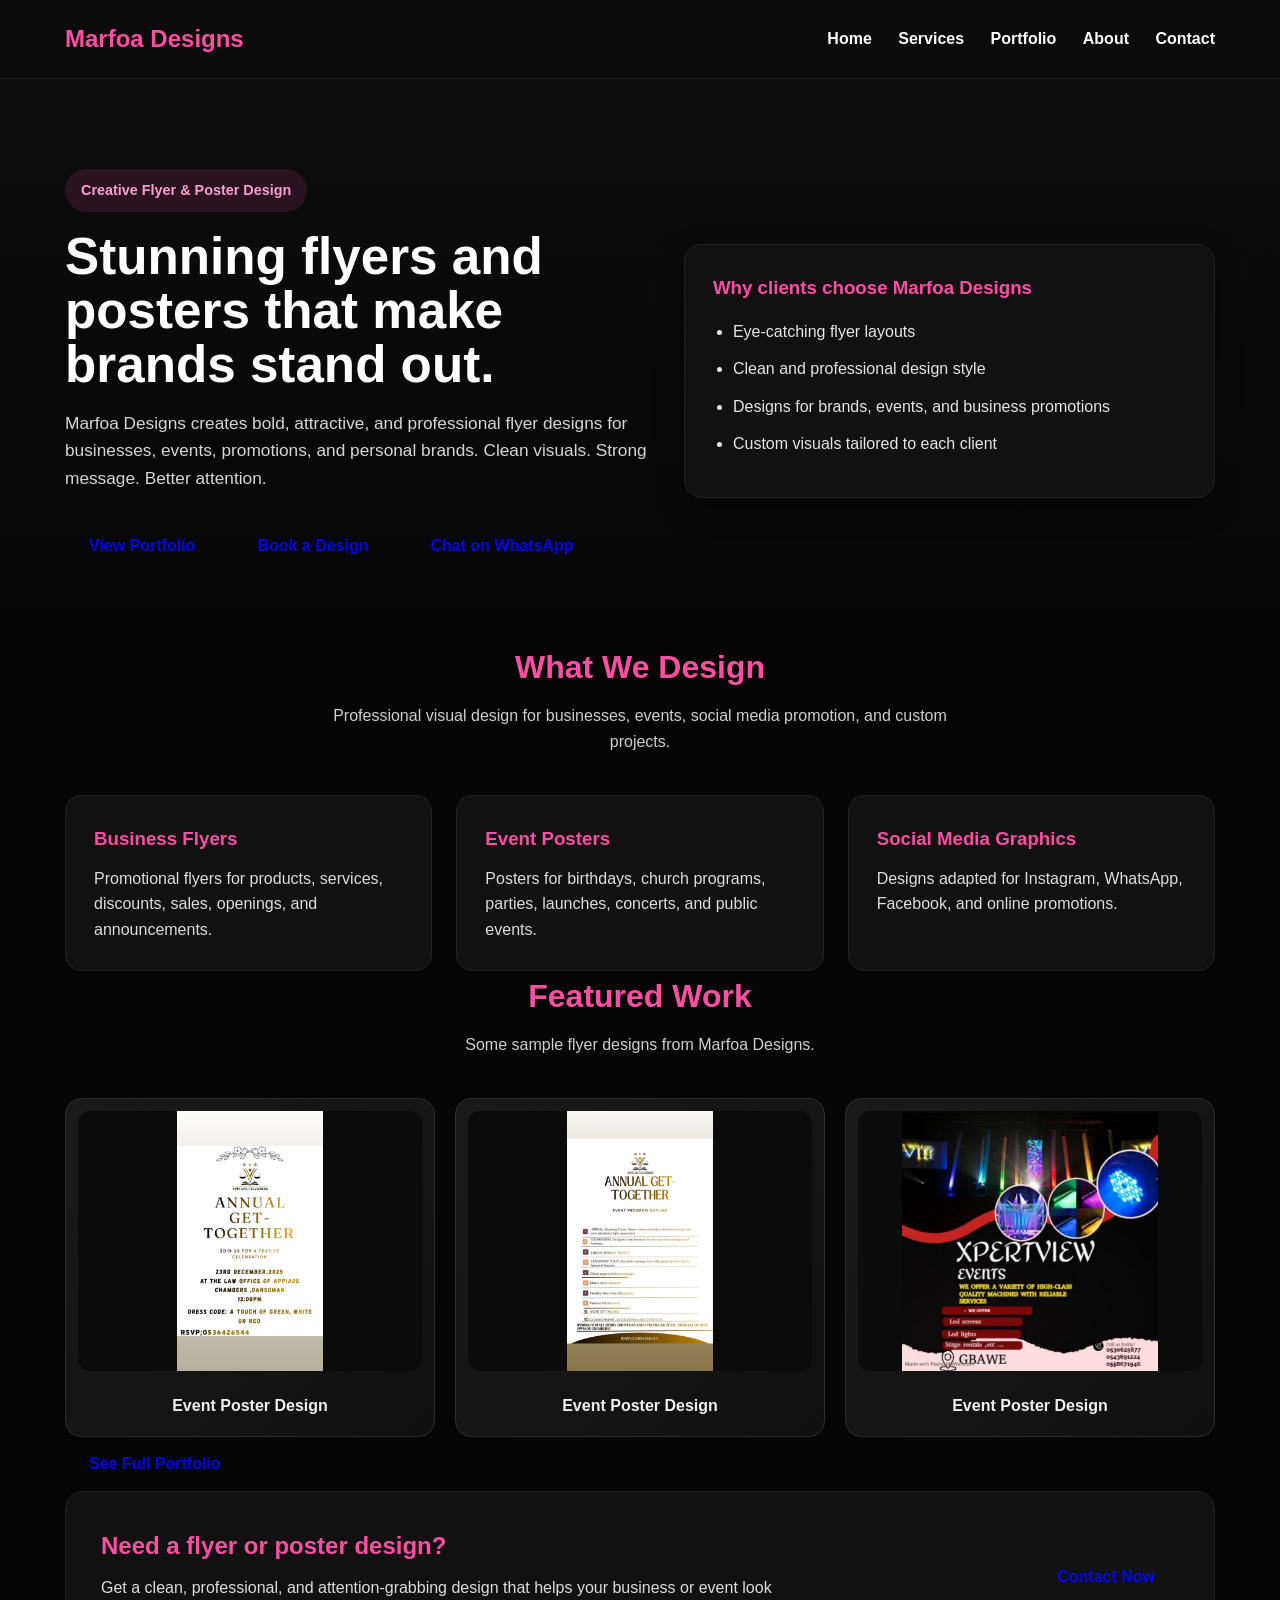
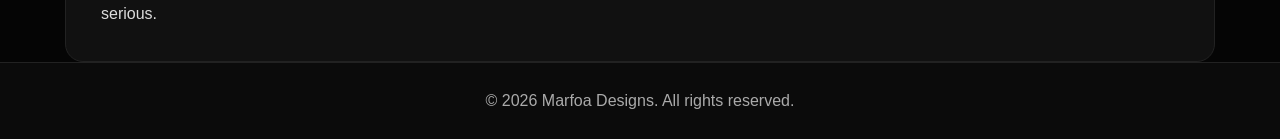
==== commit dff9c7f1: "Fix HTML encoding issues in index.html" ====
--- a/index.html
+++ b/index.html
@@ -3,14 +3,14 @@
 <head>
   <meta charset="UTF-8">
   <meta name="viewport" content="width=device-width, initial-scale=1.0">
-  <title>Marfoa Design | Home</title>
+  <title>Marfoa Designs | Home</title>
   <link rel="stylesheet" href="style.css">
 </head>
 <body>
 
 <header>
   <nav class="container nav">
-    <div class="logo">Marfoa Design</div>
+    <div class="logo">Marfoa Designs</div>
     <div class="nav-links">
       <a class="active" href="index.html">Home</a>
       <a href="services.html">Services</a>
@@ -24,29 +24,52 @@
 <section class="hero">
   <div class="container hero-grid">
     <div class="hero-text">
-      <span class="tag">Flyers • Posters • Promotional Designs</span>
-      <h1>Creative flyer designs that help your brand stand out.</h1>
+      <span class="tag">Creative Flyer & Poster Design</span>
+      <h1>Stunning flyers and posters that make brands stand out.</h1>
       <p>
-        Marfoa Design creates bold and attractive flyers, posters, and visual promotions
-        for businesses, events, and personal brands. Clean layout, strong visuals, and
-        designs that get attention.
+        Marfoa Designs creates bold, attractive, and professional flyer designs for
+        businesses, events, promotions, and personal brands. Clean visuals. Strong
+        message. Better attention.
       </p>
 
       <div class="hero-buttons">
         <a href="portfolio.html" class="btn btn-primary">View Portfolio</a>
         <a href="contact.html" class="btn btn-secondary">Book a Design</a>
-        <a href="https://wa.me/233505628889" class="btn btn-primary" target="_blank">Chat on WhatsApp</a>
+        <a href="https://wa.me/233266204330" class="btn btn-primary" target="_blank">Chat on WhatsApp</a>
       </div>
     </div>
 
-    <div class="hero-showcase">
-      <div class="hero-showcase-main">
-        <img src="flyer1.jpeg" alt="Featured flyer sample">
+    <div class="hero-card">
+      <h3>Why clients choose Marfoa Designs</h3>
+      <ul>
+        <li>Eye-catching flyer layouts</li>
+        <li>Clean and professional design style</li>
+        <li>Designs for brands, events, and business promotions</li>
+        <li>Custom visuals tailored to each client</li>
+      </ul>
+    </div>
+  </div>
+</section>
+
+<section class="section">
+  <div class="container">
+    <div class="section-title">
+      <h2>What We Design</h2>
+      <p>Professional visual design for businesses, events, social media promotion, and custom projects.</p>
+    </div>
+
+    <div class="card-grid">
+      <div class="card">
+        <h3>Business Flyers</h3>
+        <p>Promotional flyers for products, services, discounts, sales, openings, and announcements.</p>
       </div>
-      <div class="hero-showcase-grid">
-        <img src="flyer2.jpeg" alt="Flyer sample 2">
-        <img src="flyer3.jpeg" alt="Flyer sample 3">
-        <img src="flyer4.jpeg" alt="Flyer sample 4">
+      <div class="card">
+        <h3>Event Posters</h3>
+        <p>Posters for birthdays, church programs, parties, launches, concerts, and public events.</p>
+      </div>
+      <div class="card">
+        <h3>Social Media Graphics</h3>
+        <p>Designs adapted for Instagram, WhatsApp, Facebook, and online promotions.</p>
       </div>
     </div>
   </div>
@@ -55,25 +78,27 @@
 <section class="section">
   <div class="container">
     <div class="section-title">
-      <h2>What Marfoa Design Offers</h2>
-      <p>Professional visual design for businesses, events, social promotions, and custom projects.</p>
+      <h2>Featured Work</h2>
+      <p>Some sample flyer designs from Marfoa Designs.</p>
     </div>
 
-    <div class="card-grid">
-      <div class="card">
-        <h3>Business Flyers</h3>
-        <p>Promotional designs for products, services, discounts, launches, and campaigns.</p>
+    <div class="preview-grid">
+      <div class="preview-box">
+        <img src="flyer1.jpeg" alt="Flyer sample 1">
+        <p>Event Poster Design</p>
       </div>
+      <div class="preview-box">
+        <img src="flyer2.jpeg" alt="Flyer sample 2">
+        <p>Event Poster Design</p>
+      </div>
+      <div class="preview-box">
+        <img src="flyer3.jpeg" alt="Flyer sample 3">
+        <p>Event Poster Design</p>
+      </div>
+    </div>
 
-      <div class="card">
-        <h3>Event Posters</h3>
-        <p>Posters for birthdays, parties, church programs, launches, and public events.</p>
-      </div>
-
-      <div class="card">
-        <h3>Social Media Graphics</h3>
-        <p>Creative visuals designed for Instagram, WhatsApp, Facebook, and online promotion.</p>
-      </div>
+    <div class="center">
+      <a href="portfolio.html" class="btn btn-primary">See Full Portfolio</a>
     </div>
   </div>
 </section>
@@ -82,19 +107,20 @@
   <div class="container">
     <div class="cta-box">
       <div>
-        <h2>Need a professional flyer or poster?</h2>
+        <h2>Need a flyer or poster design?</h2>
         <p>
-          Get a design that looks clean, attractive, and ready to promote your message properly.
+          Get a clean, professional, and attention-grabbing design that helps your
+          business or event look serious.
         </p>
       </div>
-      <a href="contact.html" class="btn btn-primary">Get Started</a>
+      <a href="contact.html" class="btn btn-primary">Contact Now</a>
     </div>
   </div>
 </section>
 
 <footer>
   <div class="container">
-    <p>© 2026 Marfoa Design. All rights reserved.</p>
+    <p>© 2026 Marfoa Designs. All rights reserved.</p>
   </div>
 </footer>
 
--- a/style.css
+++ b/style.css
@@ -354,6 +354,105 @@
   border-radius: 12px;
 }
 
+.hero {
+  padding: 90px 0 70px;
+}
+
+.hero-grid {
+  display: grid;
+  grid-template-columns: 1.05fr 0.95fr;
+  gap: 32px;
+  align-items: center;
+}
+
+.hero-text h1 {
+  font-size: 3.2rem;
+  line-height: 1.05;
+  margin-bottom: 18px;
+}
+
+.hero-text p {
+  color: #d6d6d6;
+  font-size: 1.08rem;
+  margin-bottom: 26px;
+  max-width: 620px;
+}
+
+.tag {
+  display: inline-block;
+  background: rgba(255, 79, 163, 0.12);
+  color: #ff9dcd;
+  padding: 10px 16px;
+  border-radius: 999px;
+  font-size: 0.9rem;
+  margin-bottom: 18px;
+  font-weight: 700;
+}
+
+.hero-buttons {
+  display: flex;
+  flex-wrap: wrap;
+  gap: 14px;
+}
+
+.hero-showcase {
+  display: grid;
+  gap: 16px;
+}
+
+.hero-showcase-main {
+  background: #111111;
+  border: 1px solid #262626;
+  border-radius: 18px;
+  padding: 12px;
+}
+
+.hero-showcase-main img {
+  width: 100%;
+  height: 360px;
+  object-fit: contain;
+  background: #0b0b0b;
+  border-radius: 12px;
+}
+
+.hero-showcase-grid {
+  display: grid;
+  grid-template-columns: repeat(3, 1fr);
+  gap: 14px;
+}
+
+.hero-showcase-grid img {
+  width: 100%;
+  height: 150px;
+  object-fit: contain;
+  background: #0b0b0b;
+  border: 1px solid #262626;
+  border-radius: 14px;
+  padding: 8px;
+}
+
+@media (max-width: 900px) {
+  .hero-grid {
+    grid-template-columns: 1fr;
+  }
+
+  .hero-text h1 {
+    font-size: 2.3rem;
+  }
+
+  .hero-showcase-main img {
+    height: 300px;
+  }
+
+  .hero-showcase-grid {
+    grid-template-columns: 1fr 1fr 1fr;
+  }
+
+  .hero-showcase-grid img {
+    height: 110px;
+  }
+}
+
 .preview-box p {
   padding: 14px 8px 6px;
   color: #f0f0f0;
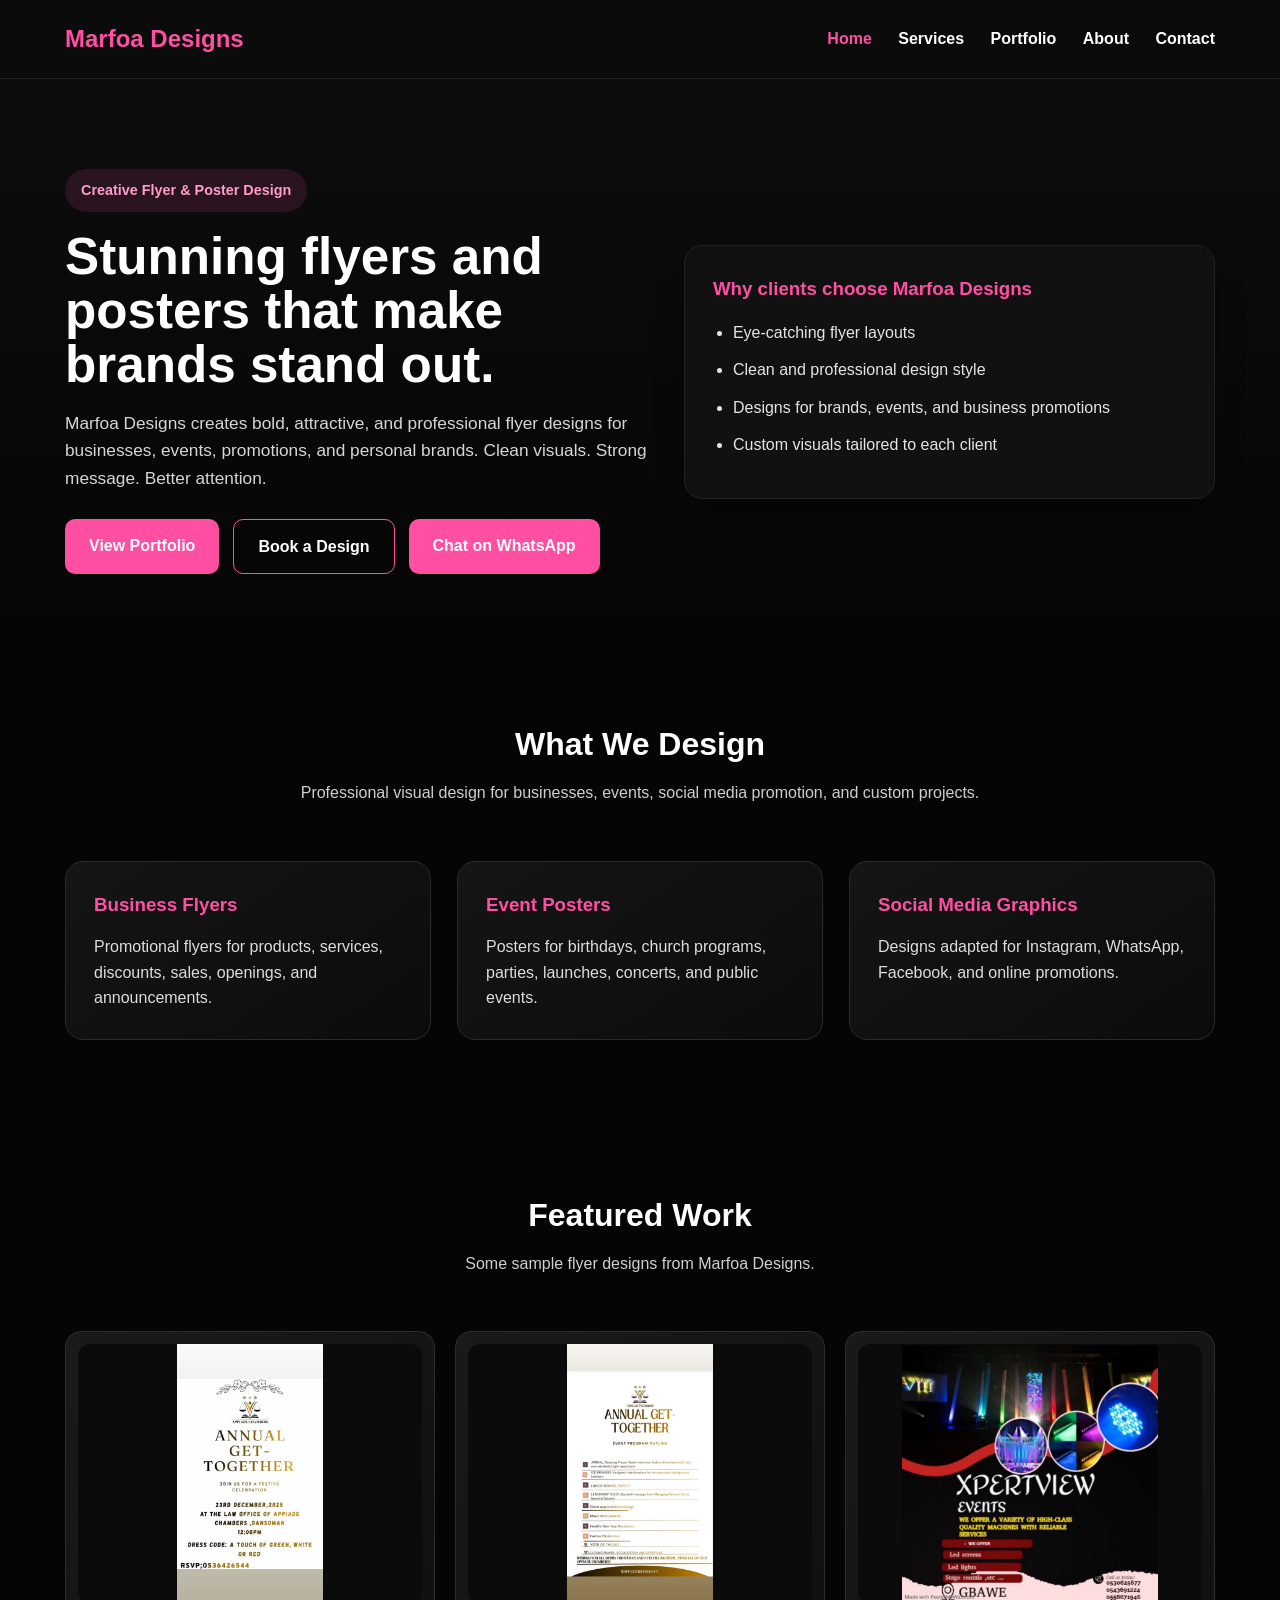
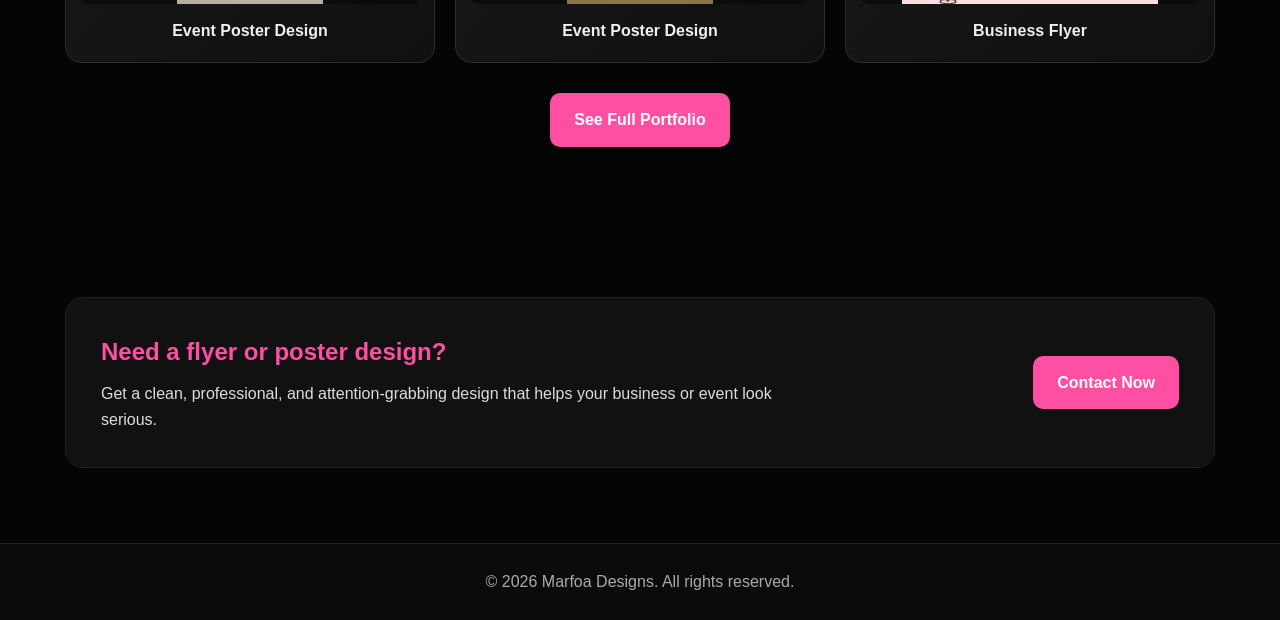
==== commit b70ebba3: "Update index.html" ====
--- a/index.html
+++ b/index.html
@@ -93,7 +93,7 @@
       </div>
       <div class="preview-box">
         <img src="flyer3.jpeg" alt="Flyer sample 3">
-        <p>Event Poster Design</p>
+        <p>Business Flyer</p>
       </div>
     </div>
 
--- a/style.css
+++ b/style.css
@@ -4,15 +4,36 @@
   box-sizing: border-box;
 }
 
+:root {
+  --bg: #050505;
+  --bg-soft: #0b0b0b;
+  --card-bg-1: #151515;
+  --card-bg-2: #0c0c0c;
+  --border: #262626;
+  --border-soft: #2d2d2d;
+  --text: #ffffff;
+  --muted: #d6d6d6;
+  --muted-2: #bbbbbb;
+  --pink: #ff4fa3;
+  --pink-dark: #e63d91;
+  --pink-soft: #ff9dcd;
+}
+
 body {
   font-family: Arial, sans-serif;
-  background: #050505;
-  color: #ffffff;
+  background: var(--bg);
+  color: var(--text);
   line-height: 1.6;
 }
 
 a {
   text-decoration: none;
+  color: inherit;
+}
+
+img {
+  display: block;
+  max-width: 100%;
 }
 
 .container {
@@ -21,8 +42,9 @@
   margin: auto;
 }
 
+/* HEADER */
 header {
-  background: #0b0b0b;
+  background: var(--bg-soft);
   border-bottom: 1px solid #222;
   position: sticky;
   top: 0;
@@ -39,20 +61,89 @@
 .logo {
   font-size: 1.5rem;
   font-weight: 700;
-  color: #ff4fa3;
+  color: var(--pink);
 }
 
 .nav-links a {
   color: #fff;
   margin-left: 22px;
   font-weight: 600;
-  transition: 0.3s;
-}
-
-.nav-links a:hover {
-  color: #ff4fa3;
-}
-
+  transition: color 0.3s ease;
+}
+
+.nav-links a:hover,
+.nav-links a.active {
+  color: var(--pink);
+}
+
+/* BUTTONS */
+.btn {
+  display: inline-block;
+  padding: 14px 24px;
+  border-radius: 10px;
+  font-weight: 700;
+  transition: all 0.3s ease;
+}
+
+.btn-primary {
+  background: var(--pink);
+  color: white;
+}
+
+.btn-primary:hover {
+  background: var(--pink-dark);
+}
+
+.btn-secondary {
+  background: transparent;
+  color: white;
+  border: 1px solid var(--pink);
+}
+
+.btn-secondary:hover {
+  background: rgba(255, 79, 163, 0.12);
+}
+
+/* GENERAL SECTIONS */
+.section {
+  padding: 75px 0;
+}
+
+.section-title {
+  text-align: center;
+  margin-bottom: 55px;
+}
+
+.section-title h1,
+.section-title h2 {
+  color: var(--text);
+  font-size: 2rem;
+  margin-bottom: 10px;
+}
+
+.section-title p {
+  color: #cfcfcf;
+  max-width: 760px;
+  margin: auto;
+}
+
+.center {
+  text-align: center;
+  margin-top: 30px;
+}
+
+.small-note {
+  color: var(--muted-2);
+  font-size: 0.95rem;
+  margin-top: 10px;
+}
+
+.highlight {
+  color: var(--pink-soft);
+  font-weight: 700;
+}
+
+/* HERO */
 .hero {
   padding: 90px 0 70px;
   background: linear-gradient(to bottom, #0d0d0d, #050505);
@@ -60,15 +151,29 @@
 
 .hero-grid {
   display: grid;
-  grid-template-columns: 1.2fr 0.8fr;
-  gap: 35px;
+  grid-template-columns: 1.05fr 0.95fr;
+  gap: 32px;
   align-items: center;
+}
+
+.hero-text h1 {
+  font-size: 3.2rem;
+  line-height: 1.05;
+  margin-bottom: 18px;
+  color: #ffffff;
+}
+
+.hero-text p {
+  color: var(--muted);
+  font-size: 1.08rem;
+  margin-bottom: 26px;
+  max-width: 620px;
 }
 
 .tag {
   display: inline-block;
-  background: rgba(255, 79, 163, 0.14);
-  color: #ff89c3;
+  background: rgba(255, 79, 163, 0.12);
+  color: var(--pink-soft);
   padding: 10px 16px;
   border-radius: 999px;
   font-size: 0.9rem;
@@ -76,51 +181,10 @@
   font-weight: 700;
 }
 
-.hero-text h1 {
-  font-size: 3.4rem;
-  line-height: 1.05;
-  margin-bottom: 20px;
-  color: #ffffff;
-}
-
-.hero-text p {
-  font-size: 1.08rem;
-  color: #d8d8d8;
-  max-width: 650px;
-  margin-bottom: 28px;
-}
-
 .hero-buttons {
   display: flex;
-  gap: 15px;
   flex-wrap: wrap;
-}
-
-.btn {
-  display: inline-block;
-  padding: 14px 24px;
-  border-radius: 10px;
-  font-weight: 700;
-  transition: 0.3s;
-}
-
-.primary-btn {
-  background: #ff4fa3;
-  color: white;
-}
-
-.primary-btn:hover {
-  background: #e63d91;
-}
-
-.secondary-btn {
-  background: transparent;
-  color: white;
-  border: 1px solid #ff4fa3;
-}
-
-.secondary-btn:hover {
-  background: rgba(255, 79, 163, 0.12);
+  gap: 14px;
 }
 
 .hero-card {
@@ -128,11 +192,11 @@
   border: 1px solid #222;
   border-radius: 18px;
   padding: 28px;
-  box-shadow: 0 10px 30px rgba(0,0,0,0.3);
+  box-shadow: 0 10px 30px rgba(0, 0, 0, 0.3);
 }
 
 .hero-card h3 {
-  color: #ff4fa3;
+  color: var(--pink);
   margin-bottom: 16px;
 }
 
@@ -145,51 +209,198 @@
   color: #e5e5e5;
 }
 
-.featured-work,
-.portfolio-preview,
-.cta-section {
-  padding: 75px 0;
-}
-
-.section-title {
-  text-align: center;
-  margin-bottom: 40px;
-}
-
-.section-title h2 {
-  color: #ff4fa3;
-  font-size: 2rem;
-  margin-bottom: 10px;
-}
-
-.section-title p {
-  color: #cfcfcf;
-  max-width: 650px;
-  margin: auto;
-}
-
+.hero-showcase {
+  display: grid;
+  gap: 16px;
+}
+
+.hero-showcase-main {
+  background: #111111;
+  border: 1px solid var(--border);
+  border-radius: 18px;
+  padding: 12px;
+}
+
+.hero-showcase-main img {
+  width: 100%;
+  height: 360px;
+  object-fit: contain;
+  background: #0b0b0b;
+  border-radius: 12px;
+}
+
+.hero-showcase-grid {
+  display: grid;
+  grid-template-columns: repeat(3, 1fr);
+  gap: 14px;
+}
+
+.hero-showcase-grid img {
+  width: 100%;
+  height: 150px;
+  object-fit: contain;
+  background: #0b0b0b;
+  border: 1px solid var(--border);
+  border-radius: 14px;
+  padding: 8px;
+}
+
+/* SERVICE / GENERAL CARDS */
 .card-grid {
   display: grid;
-  grid-template-columns: repeat(auto-fit, minmax(240px, 1fr));
-  gap: 24px;
+  grid-template-columns: repeat(auto-fit, minmax(250px, 1fr));
+  gap: 26px;
 }
 
 .card {
-  background: #111;
-  border: 1px solid #222;
-  border-radius: 16px;
   padding: 28px;
+  background: linear-gradient(145deg, var(--card-bg-1), var(--card-bg-2));
+  border: 1px solid #2a2a2a;
+  border-radius: 18px;
+  position: relative;
+  overflow: hidden;
+  display: flex;
+  flex-direction: column;
+  justify-content: flex-start;
+  transition: all 0.35s ease;
+  box-shadow: inset 0 0 0 rgba(255, 255, 255, 0);
 }
 
 .card h3 {
-  color: #ff4fa3;
-  margin-bottom: 12px;
+  color: var(--pink);
+  margin-bottom: 14px;
 }
 
 .card p {
   color: #ddd;
-}
-
+  line-height: 1.6;
+}
+
+.card::before {
+  content: "";
+  position: absolute;
+  width: 0%;
+  height: 2px;
+  bottom: 0;
+  left: 0;
+  background: var(--pink);
+  transition: 0.4s;
+}
+
+.card::after {
+  content: "";
+  position: absolute;
+  inset: 0;
+  border-radius: 18px;
+  background: radial-gradient(circle at top left, rgba(255, 79, 163, 0.15), transparent 60%);
+  opacity: 0;
+  transition: 0.4s;
+  pointer-events: none;
+}
+
+.card:hover {
+  transform: translateY(-12px) scale(1.02);
+  border-color: var(--pink);
+  box-shadow:
+    inset 0 0 20px rgba(255, 255, 255, 0.02),
+    0 25px 50px rgba(255, 79, 163, 0.2);
+}
+
+.card:hover::before {
+  width: 100%;
+}
+
+.card:hover::after {
+  opacity: 1;
+}
+
+.service-icon {
+  width: 42px;
+  height: 42px;
+  color: var(--pink);
+  margin-bottom: 18px;
+  stroke-width: 2.5;
+  display: block;
+  transition: all 0.3s ease;
+}
+
+.card:hover .service-icon {
+  color: #ffffff;
+  transform: scale(1.15);
+}
+
+.card,
+.service-icon {
+  transition: all 0.3s ease;
+}
+
+/* CARD ENTRANCE ANIMATION */
+.animate-card {
+  opacity: 0;
+  transform: translateY(40px);
+  animation: fadeUp 0.8s ease forwards;
+}
+
+.animate-card:nth-child(1) { animation-delay: 0.1s; }
+.animate-card:nth-child(2) { animation-delay: 0.2s; }
+.animate-card:nth-child(3) { animation-delay: 0.3s; }
+.animate-card:nth-child(4) { animation-delay: 0.4s; }
+.animate-card:nth-child(5) { animation-delay: 0.5s; }
+.animate-card:nth-child(6) { animation-delay: 0.6s; }
+
+@keyframes fadeUp {
+  to {
+    opacity: 1;
+    transform: translateY(0);
+  }
+}
+
+.section-title h1 {
+  animation: fadeIn 0.8s ease;
+}
+
+@keyframes fadeIn {
+  from {
+    opacity: 0;
+    transform: translateY(-15px);
+  }
+  to {
+    opacity: 1;
+    transform: translateY(0);
+  }
+}
+
+/* HOMEPAGE PREVIEW */
+.preview-grid {
+  display: grid;
+  grid-template-columns: repeat(auto-fit, minmax(220px, 1fr));
+  gap: 20px;
+}
+
+.preview-box {
+  background: linear-gradient(135deg, #1a1a1a, #101010);
+  border: 1px solid var(--border-soft);
+  border-radius: 16px;
+  overflow: hidden;
+  padding: 12px;
+  text-align: center;
+}
+
+.preview-box img {
+  width: 100%;
+  height: 260px;
+  object-fit: contain;
+  background: #0b0b0b;
+  border-radius: 12px;
+}
+
+.preview-box p {
+  padding: 14px 8px 6px;
+  color: #f0f0f0;
+  font-weight: 600;
+}
+
+/* PORTFOLIO */
 .portfolio-grid {
   display: grid;
   grid-template-columns: repeat(auto-fit, minmax(220px, 1fr));
@@ -199,7 +410,7 @@
 
 .portfolio-item {
   background: linear-gradient(135deg, #1a1a1a, #101010);
-  border: 1px solid #2d2d2d;
+  border: 1px solid var(--border-soft);
   border-radius: 16px;
   overflow: hidden;
   padding: 12px;
@@ -226,80 +437,7 @@
   font-weight: 600;
 }
 
-.placeholder-box {
-  background: linear-gradient(135deg, #1a1a1a, #101010);
-  border: 1px solid #2a2a2a;
-  min-height: 280px;
-  border-radius: 16px;
-  display: flex;
-  align-items: center;
-  justify-content: center;
-  color: #ff89c3;
-  font-weight: 700;
-  text-align: center;
-  padding: 20px;
-}
-
-.center-btn {
-  text-align: center;
-  margin-top: 30px;
-}
-
-.cta-box {
-  background: #111;
-  border: 1px solid #222;
-  border-radius: 18px;
-  padding: 35px;
-  display: flex;
-  justify-content: space-between;
-  align-items: center;
-  gap: 20px;
-}
-
-.cta-box h2 {
-  color: #ff4fa3;
-  margin-bottom: 10px;
-}
-
-.cta-box p {
-  color: #ddd;
-  max-width: 700px;
-}
-
-footer {
-  background: #0b0b0b;
-  border-top: 1px solid #222;
-  text-align: center;
-  padding: 25px 0;
-  color: #aaa;
-}
-
-@media (max-width: 900px) {
-  .hero-grid,
-  .cta-box {
-    grid-template-columns: 1fr;
-    display: grid;
-  }
-
-  .hero-text h1 {
-    font-size: 2.5rem;
-  }
-
-  .nav {
-    flex-direction: column;
-    gap: 15px;
-  }
-
-  .nav-links {
-    text-align: center;
-  }
-
-  .nav-links a {
-    margin: 8px 10px;
-    display: inline-block;
-  }
-}
-
+/* LIGHTBOX */
 .lightbox {
   display: none;
   position: fixed;
@@ -318,7 +456,7 @@
   max-width: 90%;
   max-height: 90%;
   border-radius: 12px;
-  box-shadow: 0 10px 30px rgba(0,0,0,0.5);
+  box-shadow: 0 10px 30px rgba(0, 0, 0, 0.5);
 }
 
 .lightbox-close {
@@ -331,151 +469,60 @@
   cursor: pointer;
 }
 
-.preview-grid {
-  display: grid;
-  grid-template-columns: repeat(auto-fit, minmax(220px, 1fr));
-  gap: 20px;
-}
-
-.preview-box {
-  background: linear-gradient(135deg, #1a1a1a, #101010);
-  border: 1px solid #2d2d2d;
-  border-radius: 16px;
-  overflow: hidden;
-  padding: 12px;
-  text-align: center;
-}
-
-.preview-box img {
-  width: 100%;
-  height: 260px;
-  object-fit: contain;
-  background: #0b0b0b;
-  border-radius: 12px;
-}
-
-.hero {
-  padding: 90px 0 70px;
-}
-
-.hero-grid {
-  display: grid;
-  grid-template-columns: 1.05fr 0.95fr;
-  gap: 32px;
-  align-items: center;
-}
-
-.hero-text h1 {
-  font-size: 3.2rem;
-  line-height: 1.05;
-  margin-bottom: 18px;
-}
-
-.hero-text p {
-  color: #d6d6d6;
-  font-size: 1.08rem;
-  margin-bottom: 26px;
-  max-width: 620px;
-}
-
-.tag {
-  display: inline-block;
-  background: rgba(255, 79, 163, 0.12);
-  color: #ff9dcd;
-  padding: 10px 16px;
-  border-radius: 999px;
-  font-size: 0.9rem;
-  margin-bottom: 18px;
-  font-weight: 700;
-}
-
-.hero-buttons {
-  display: flex;
-  flex-wrap: wrap;
-  gap: 14px;
-}
-
-.hero-showcase {
-  display: grid;
-  gap: 16px;
-}
-
-.hero-showcase-main {
-  background: #111111;
-  border: 1px solid #262626;
-  border-radius: 18px;
-  padding: 12px;
-}
-
-.hero-showcase-main img {
-  width: 100%;
-  height: 360px;
-  object-fit: contain;
-  background: #0b0b0b;
-  border-radius: 12px;
-}
-
-.hero-showcase-grid {
-  display: grid;
-  grid-template-columns: repeat(3, 1fr);
-  gap: 14px;
-}
-
-.hero-showcase-grid img {
-  width: 100%;
-  height: 150px;
-  object-fit: contain;
-  background: #0b0b0b;
-  border: 1px solid #262626;
-  border-radius: 14px;
-  padding: 8px;
-}
-
-@media (max-width: 900px) {
-  .hero-grid {
-    grid-template-columns: 1fr;
-  }
-
-  .hero-text h1 {
-    font-size: 2.3rem;
-  }
-
-  .hero-showcase-main img {
-    height: 300px;
-  }
-
-  .hero-showcase-grid {
-    grid-template-columns: 1fr 1fr 1fr;
-  }
-
-  .hero-showcase-grid img {
-    height: 110px;
-  }
-}
-
-.preview-box p {
-  padding: 14px 8px 6px;
-  color: #f0f0f0;
-  font-weight: 600;
-}
-
-.contact-grid {
+/* ABOUT */
+.about-grid {
   display: grid;
   grid-template-columns: 1fr 1fr;
   gap: 28px;
   align-items: start;
 }
 
-.contact-card {
+.about-card {
   background: #111111;
-  border: 1px solid #262626;
+  border: 1px solid var(--border);
   border-radius: 18px;
   padding: 30px;
   box-shadow: 0 12px 30px rgba(0, 0, 0, 0.22);
 }
 
+.about-card h3 {
+  color: var(--pink);
+  margin-bottom: 18px;
+  font-size: 1.8rem;
+}
+
+.about-card p,
+.about-card li {
+  color: #e0e0e0;
+  font-size: 1.05rem;
+}
+
+.about-card ul {
+  padding-left: 22px;
+}
+
+.about-card li {
+  margin-bottom: 12px;
+}
+
+/* CONTACT */
+.contact-grid {
+  display: grid;
+  grid-template-columns: 1fr 1fr;
+  gap: 28px;
+  align-items: start;
+}
+
+.contact-card {
+  background: #111111;
+  border: 1px solid var(--border);
+  border-radius: 18px;
+  padding: 30px;
+  box-shadow: 0 12px 30px rgba(0, 0, 0, 0.22);
+}
+
 .contact-card h3 {
-  color: #ff4fa3;
+  color: var(--pink);
   margin-bottom: 18px;
   font-size: 1.8rem;
 }
@@ -484,11 +531,6 @@
   color: #e0e0e0;
   margin-bottom: 14px;
   font-size: 1.05rem;
-}
-
-.highlight {
-  color: #ff9dcd;
-  font-weight: 700;
 }
 
 form {
@@ -519,14 +561,74 @@
   font-size: 1rem;
 }
 
-.small-note {
-  color: #bbbbbb;
-  font-size: 0.95rem;
-  margin-top: 10px;
-}
-
+/* CTA */
+.cta-box {
+  background: #111;
+  border: 1px solid #222;
+  border-radius: 18px;
+  padding: 35px;
+  display: flex;
+  justify-content: space-between;
+  align-items: center;
+  gap: 20px;
+}
+
+.cta-box h2 {
+  color: var(--pink);
+  margin-bottom: 10px;
+}
+
+.cta-box p {
+  color: #ddd;
+  max-width: 700px;
+}
+
+/* FOOTER */
+footer {
+  background: var(--bg-soft);
+  border-top: 1px solid #222;
+  text-align: center;
+  padding: 25px 0;
+  color: #aaa;
+}
+
+/* RESPONSIVE */
 @media (max-width: 900px) {
-  .contact-grid {
+  .nav {
+    flex-direction: column;
+    gap: 15px;
+  }
+
+  .nav-links {
+    text-align: center;
+  }
+
+  .nav-links a {
+    margin: 8px 10px;
+    display: inline-block;
+  }
+
+  .hero-grid,
+  .about-grid,
+  .contact-grid,
+  .cta-box {
     grid-template-columns: 1fr;
-  }
-}
+    display: grid;
+  }
+
+  .hero-text h1 {
+    font-size: 2.3rem;
+  }
+
+  .hero-showcase-main img {
+    height: 300px;
+  }
+
+  .hero-showcase-grid {
+    grid-template-columns: 1fr 1fr 1fr;
+  }
+
+  .hero-showcase-grid img {
+    height: 110px;
+  }
+}
